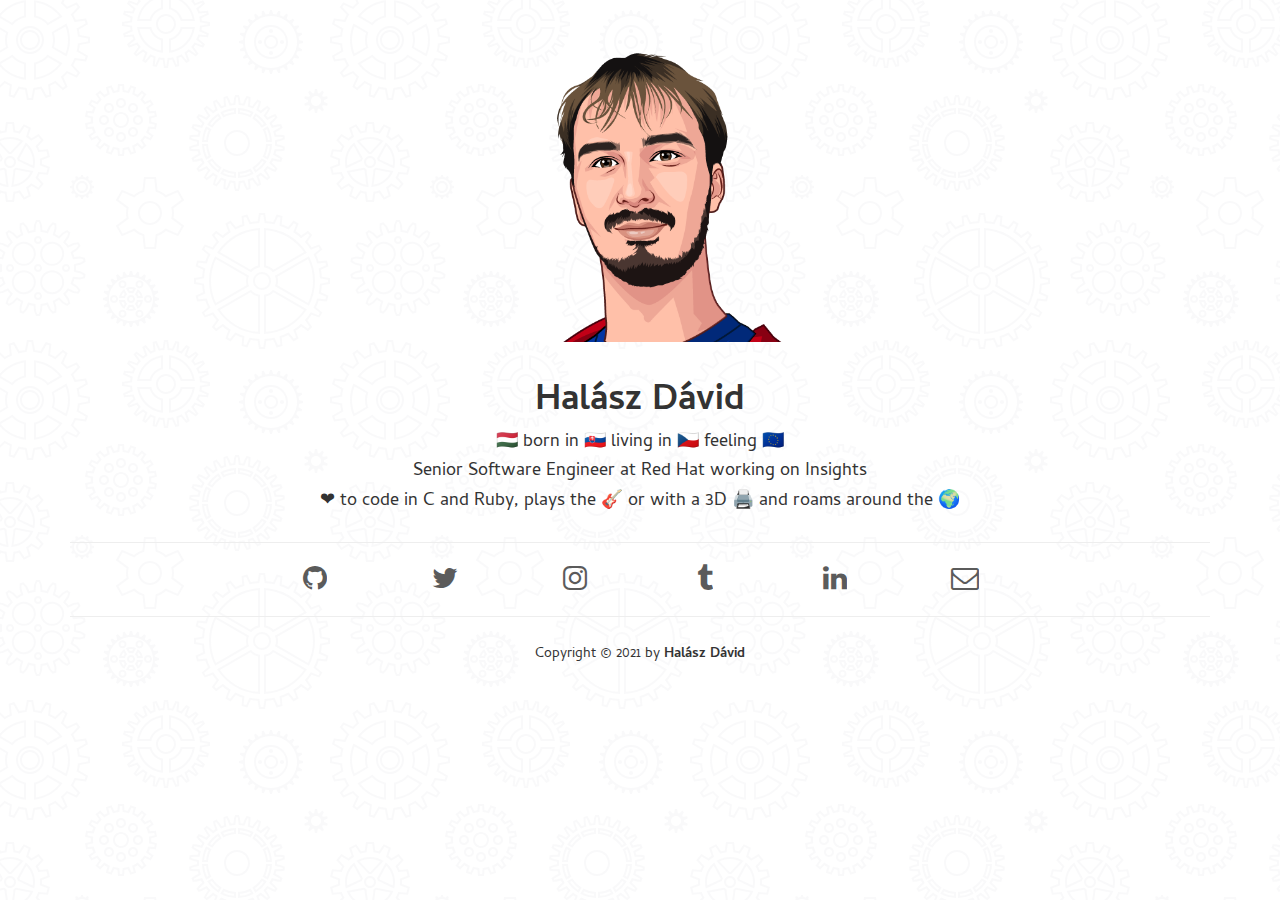
==== index.html @ 7a2d4b83 "Updated job" ====
<!DOCTYPE html>
<html>
  <head>
    <meta charset="utf-8">
    <meta name="viewport" content="width=device-width initial-scale=1" />
    <meta http-equiv="X-UA-Compatible" content="IE=edge">
    <title>Halász Dávid</title>
    <link rel="canonical" href="//www.skateman.eu">
    <link rel="stylesheet" href="//maxcdn.bootstrapcdn.com/bootstrap/3.3.4/css/bootstrap.min.css">
    <link href="//fonts.googleapis.com/css?family=Cambay:400,700&subset=latin,latin-ext" rel="stylesheet" type="text/css">
    <link href="//maxcdn.bootstrapcdn.com/font-awesome/4.7.0/css/font-awesome.min.css" rel="stylesheet">
    <link href="//afeld.github.io/emoji-css/emoji.css" rel="stylesheet">
    <link href="/style.css" rel="stylesheet">
    <link rel="shortcut icon" type="image/x-icon" href="/favicon.ico">
  </head>
  <body>
    <header class="text-center">
      <img id="me" src="/me-draw.png" alt="Dávid Halász" alt="If you can read this, you can read!" />
      <h1 title="['hɒlaːs 'daːvid]">Halász Dávid</h1>
      <h4 class="twemoji">
        <a title="Hungarian" href="//en.wikipedia.org/wiki/Hungarians_in_Slovakia" target="_blank">🇭🇺</a> born in <a title="Slovakia" href="//en.wikipedia.org/wiki/Slovakia" target="_blank">🇸🇰</a> living in <a title="Czech Republic" href="//en.wikipedia.org/wiki/Czech_Republic" target="_blank">🇨🇿</a> feeling <a title="European" href="//en.wikipedia.org/wiki/Pan-European_identity" target="_blank">🇪🇺</a>
      </h4>
      <h4>Senior Software Engineer at <a href="//redhat.com" target="_blank">Red Hat</a> working on <a href="//www.redhat.com/en/technologies/management/insights" target="_blank">Insights</a></h4>
      <h4 class="twemoji"><span title="Loves">❤</span> to code in C and <a href="//www.ruby-lang.org/" target="_blank">Ruby</a>, plays the <span title="Guitar">🎸</span> or with a <span title="3D printer">3D 🖨️</span> and roams around the <span title="World">🌍</span></h4>
    </header>
    <div class="container">
      <hr/>
      <div class="row">
        <div class="col-md-8 col-md-offset-2">
          <section id="contact">
            <div class="row text-center" id="social">
              <div class="col-xs-2">
                <a target="_blank" title="GitHub" href="//github.com/skateman" title="website"><i class="fa fa-github fa-2x"></i></a>
              </div>
              <div class="col-xs-2">
                <a target="_blank" title="Twitter" href="//twitter.com/halaszdavid" title="twitter"><i class="fa fa-twitter fa-2x"></i></a>
              </div>
              <div class="col-xs-2">
                <a target="_blank" title="Twitter" href="//instagram.com/infillpercentage" title="instagram"><i class="fa fa-instagram fa-2x"></i></a>
              </div>
              <div class="col-xs-2">
                <a target="_blank" title="Tumblr" href="//skateman.tumblr.com" title="tumblr"><i class="fa fa-tumblr fa-2x"></i></a>
              </div>
              <div class="col-xs-2">
                <a target="_blank" title="LinkedIn" href="//www.linkedin.com/in/skateman" title="linkedin"><i class="fa fa-linkedin fa-2x"></i></a>
              </div>
              <div class="col-xs-2">
                <a title="E-mail" href="(╯°□°）╯︵ ┻━┻" id="e-mail" title="e-mail"><i class="fa fa-envelope-o fa-2x"></i></a>
              </div>
            </div>
          </section>
        </div>
      </div>
      <hr/>
    </div>
    <footer>
      <p class="text-center"></p>
      <p class="text-center">Copyright &copy; 2021 by <strong>Halász Dávid</strong></p>
    </footer>
    <!--[if lt IE 9]>
      <script src="//oss.maxcdn.com/respond/1.4.2/respond.min.js"></script>
    <![endif]-->
    <script src="https://cdn.polyfill.io/v2/polyfill.min.js"></script>
    <script src="//twemoji.maxcdn.com/2/twemoji.min.js?11"></script>
    <script src="app.js"></script>
  </body>
</html>
---- style.css ----
body {
  font-family: 'Cambay', sans-serif !important;
  background-color: #ffffff;
  background-image: url("data:image/svg+xml,%3Csvg width='360' height='360' viewBox='0 0 360 360' xmlns='http://www.w3.org/2000/svg'%3E%3Cg fill='%239C92AC' fill-opacity='0.06' fill-rule='evenodd'%3E%3Cpath d='M0 52.702l8.38-4.838C7.486 45.41 7 42.762 7 40c0-2.762.487-5.41 1.38-7.864L0 27.298v25.404zm0-39.16C6.5 6.176 15.673 1.222 26 .198v17.15c-5.433.95-10.21 3.81-13.616 7.863L0 18.06v-4.518zm0 52.916c6.5 7.366 15.673 12.32 26 13.344v-17.15c-5.433-.95-10.21-3.81-13.616-7.863L0 61.94v4.518zm34 13.344c11.713-1.162 21.94-7.378 28.47-16.437L47.616 54.79C44.21 58.84 39.433 61.7 34 62.652v17.15zm32.476-23.36C68.74 51.424 70 45.86 70 40c0-5.86-1.26-11.425-3.524-16.44L51.62 32.135C52.514 34.59 53 37.238 53 40c0 2.762-.487 5.41-1.38 7.864l14.856 8.577zM62.47 16.634C55.94 7.575 45.713 1.36 34 .198v17.15c5.433.95 10.21 3.81 13.616 7.863l14.854-8.575zM0 50.392l5.976-3.45C5.34 44.738 5 42.41 5 40c0-2.41.34-4.738.976-6.942L0 29.608v20.784zm.503-34.35C6.275 8.942 14.56 3.97 24 2.472v13.253c-4.656 1.147-8.8 3.598-12.018 6.944L.502 16.04zm0 47.916C6.275 71.058 14.56 76.03 24 77.528V64.276c-4.656-1.147-8.8-3.598-12.018-6.944L.502 63.96zM36 77.528c9.44-1.497 17.725-6.47 23.497-13.57l-11.48-6.627C44.8 60.678 40.658 63.13 36 64.276V77.53zm29.505-23.957C67.117 49.357 68 44.78 68 40c0-4.78-.883-9.356-2.495-13.57l-11.48 6.628C54.658 35.262 55 37.59 55 40c0 2.41-.34 4.738-.976 6.942l11.48 6.63zm-6.008-37.528C53.725 8.942 45.44 3.97 36 2.472v13.253c4.656 1.147 8.8 3.598 12.018 6.944l11.48-6.628zM0 85.016l4.624-4.265c2.316 1.447 4.764 2.7 7.323 3.74l-1.2 10.24 2.66.864 5.05-8.99c2.627.648 5.34 1.08 8.12 1.276L28.6 98h2.8l2.024-10.12c2.78-.196 5.492-.628 8.12-1.277l5.048 8.99 2.662-.864-1.2-10.24c2.558-1.04 5.006-2.293 7.322-3.74l7.583 6.996 2.264-1.646-4.31-9.378c2.096-1.768 4.04-3.712 5.808-5.81l9.378 4.312 1.646-2.265-6.995-7.584c1.447-2.316 2.7-4.764 3.74-7.323l10.24 1.2.864-2.66-8.99-5.05c.648-2.627 1.08-5.34 1.276-8.12L88 41.4v-2.8l-10.12-2.024c-.196-2.78-.628-5.492-1.277-8.12l8.99-5.048-.864-2.662-10.24 1.2c-1.04-2.558-2.293-5.006-3.74-7.322l6.996-7.583L76.1 4.777l-9.378 4.31c-1.768-2.096-3.712-4.04-5.81-5.808L62.42 0H0v85.016zm0 2.67l4.84-4.467c1.607.935 3.27 1.785 4.983 2.542L8.606 96.136l5.706 1.854 5.115-9.11c1.806.39 3.65.68 5.523.868L27 100h6l2.05-10.252c1.874-.188 3.717-.48 5.523-.868l5.115 9.11 5.706-1.854-1.217-10.374c1.713-.757 3.376-1.607 4.982-2.543l7.68 7.084 4.854-3.526-4.368-9.503c1.388-1.242 2.707-2.56 3.95-3.95l9.502 4.37 3.526-4.855-7.085-7.68c.935-1.607 1.785-3.27 2.542-4.983l10.374 1.217 1.854-5.706-9.11-5.115c.39-1.806.68-3.65.868-5.523L90 43v-6l-10.252-2.05c-.188-1.874-.48-3.717-.868-5.523l9.11-5.115-1.854-5.706-10.374 1.217c-.757-1.713-1.607-3.376-2.543-4.982l7.084-7.68-3.526-4.854-9.503 4.368c-1.242-1.388-2.56-2.707-3.95-3.95L64.58 0H0v87.685zM30 54c7.732 0 14-6.268 14-14s-6.268-14-14-14-14 6.268-14 14 6.268 14 14 14zm0-2c6.627 0 12-5.373 12-12s-5.373-12-12-12-12 5.373-12 12 5.373 12 12 12zm0-2c5.523 0 10-4.477 10-10s-4.477-10-10-10-10 4.477-10 10 4.477 10 10 10zm0-2c4.418 0 8-3.582 8-8s-3.582-8-8-8-8 3.582-8 8 3.582 8 8 8zM122.67 92.05l-.503-6.05h-2.334l-.504 6.05c-2.185.128-4.3.506-6.323 1.107l-2.54-5.506-2.192.8 1.594 5.85c-1.983.86-3.845 1.94-5.557 3.214l-4.274-4.31-1.788 1.5 3.502 4.96c-1.555 1.47-2.94 3.12-4.127 4.913l-5.49-2.587-1.165 2.02 4.982 3.458c-.95 1.898-1.693 3.92-2.196 6.032l-6.04-.553-.404 2.298 5.868 1.546c-.12 1.054-.182 2.125-.182 3.21s.062 2.156.182 3.21l-5.868 1.545.405 2.298 6.038-.553c.503 2.113 1.245 4.134 2.196 6.032l-4.982 3.458 1.166 2.02 5.49-2.587c1.185 1.793 2.57 3.442 4.126 4.914l-3.502 4.96 1.787 1.498 4.273-4.31c1.712 1.274 3.574 2.356 5.556 3.215l-1.595 5.85 2.193.8 2.54-5.507c2.02.6 4.137.98 6.32 1.108l.505 6.05h2.334l.504-6.05c2.185-.128 4.3-.506 6.323-1.107l2.54 5.506 2.192-.8-1.594-5.85c1.983-.86 3.845-1.94 5.557-3.214l4.274 4.31 1.788-1.5-3.502-4.96c1.555-1.47 2.94-3.12 4.127-4.913l5.49 2.587 1.165-2.02-4.982-3.458c.95-1.898 1.693-3.92 2.196-6.032l6.04.553.404-2.298-5.868-1.546c.12-1.054.182-2.125.182-3.21s-.062-2.156-.182-3.21l5.868-1.545-.405-2.298-6.038.553c-.503-2.113-1.245-4.134-2.196-6.032l4.982-3.458-1.166-2.02-5.49 2.587c-1.185-1.793-2.57-3.442-4.126-4.914l3.502-4.96-1.787-1.498-4.273 4.31c-1.712-1.274-3.574-2.356-5.556-3.215l1.595-5.85-2.193-.8-2.54 5.507c-2.02-.6-4.137-.98-6.32-1.108zm-15.198 1.122c-1.02.508-2.004 1.072-2.953 1.687l-4.347-4.378-4.626 3.88 3.532 5.007c-.79.828-1.534 1.7-2.225 2.614l-5.522-2.6-3.02 5.23 4.974 3.457c-.46 1.055-.86 2.14-1.2 3.253l-6.016-.548-1.047 5.947 5.833 1.54c-.033.576-.05 1.155-.05 1.738s.017 1.162.05 1.737l-5.833 1.54 1.048 5.948 6.018-.548c.338 1.112.74 2.198 1.2 3.252l-4.975 3.455 3.02 5.23 5.522-2.6c.69.914 1.434 1.787 2.224 2.616l-3.533 5.007 4.626 3.88 4.346-4.376c.948.616 1.933 1.18 2.952 1.688l-1.622 5.968 5.675 2.066 2.606-5.642c1.09.252 2.2.445 3.33.576l.52 6.204h6.04l.52-6.204c1.13-.13 2.24-.324 3.33-.576l2.605 5.642 5.675-2.066-1.622-5.968c1.02-.508 2.004-1.072 2.953-1.687l4.347 4.378 4.626-3.88-3.532-5.007c.79-.828 1.534-1.7 2.225-2.614l5.522 2.6 3.02-5.23-4.974-3.457c.46-1.055.86-2.14 1.2-3.253l6.016.548 1.047-5.947-5.833-1.54c.033-.576.05-1.155.05-1.738s-.017-1.162-.05-1.737l5.833-1.54-1.048-5.948-6.018.548c-.338-1.112-.74-2.198-1.2-3.252l4.975-3.455-3.02-5.23-5.522 2.6c-.69-.914-1.434-1.787-2.224-2.616l3.533-5.007-4.626-3.88-4.346 4.376c-.948-.616-1.933-1.18-2.952-1.688l1.622-5.968-5.675-2.066-2.606 5.642c-1.09-.252-2.2-.445-3.33-.576L124.02 84h-6.04l-.52 6.204c-1.13.13-2.24.324-3.33.576l-2.605-5.642-5.675 2.066 1.622 5.968zM121 128c4.418 0 8-3.582 8-8s-3.582-8-8-8-8 3.582-8 8 3.582 8 8 8zm0-2c3.314 0 6-2.686 6-6s-2.686-6-6-6-6 2.686-6 6 2.686 6 6 6zm0-18c2.76 0 5-2.24 5-5s-2.24-5-5-5-5 2.24-5 5 2.24 5 5 5zm8.485 3.515c1.953 1.952 5.12 1.952 7.07 0 1.954-1.953 1.954-5.12 0-7.07-1.95-1.954-5.117-1.954-7.07 0-1.952 1.95-1.952 5.117 0 7.07zM133 120c0 2.76 2.24 5 5 5s5-2.24 5-5-2.24-5-5-5-5 2.24-5 5zm-3.515 8.485c-1.952 1.953-1.952 5.12 0 7.07 1.953 1.954 5.12 1.954 7.07 0 1.954-1.95 1.954-5.117 0-7.07-1.95-1.952-5.117-1.952-7.07 0zM121 132c-2.76 0-5 2.24-5 5s2.24 5 5 5 5-2.24 5-5-2.24-5-5-5zm-8.485-3.515c-1.953-1.952-5.12-1.952-7.07 0-1.954 1.953-1.954 5.12 0 7.07 1.95 1.954 5.117 1.954 7.07 0 1.952-1.95 1.952-5.117 0-7.07zM109 120c0-2.76-2.24-5-5-5s-5 2.24-5 5 2.24 5 5 5 5-2.24 5-5zm3.515-8.485c1.952-1.953 1.952-5.12 0-7.07-1.953-1.954-5.12-1.954-7.07 0-1.954 1.95-1.954 5.117 0 7.07 1.95 1.952 5.117 1.952 7.07 0zM121 106c1.657 0 3-1.343 3-3s-1.343-3-3-3-3 1.343-3 3 1.343 3 3 3zm9.9 4.1c1.17 1.172 3.07 1.172 4.242 0 1.172-1.17 1.172-3.07 0-4.242-1.17-1.172-3.07-1.172-4.243 0-1.172 1.17-1.172 3.07 0 4.243zm4.1 9.9c0 1.657 1.343 3 3 3s3-1.343 3-3-1.343-3-3-3-3 1.343-3 3zm-4.1 9.9c-1.172 1.17-1.172 3.07 0 4.242 1.17 1.172 3.07 1.172 4.242 0 1.172-1.17 1.172-3.07 0-4.243-1.17-1.172-3.07-1.172-4.243 0zM121 134c-1.657 0-3 1.343-3 3s1.343 3 3 3 3-1.343 3-3-1.343-3-3-3zm-9.9-4.1c-1.17-1.172-3.07-1.172-4.242 0-1.172 1.17-1.172 3.07 0 4.242 1.17 1.172 3.07 1.172 4.243 0 1.172-1.17 1.172-3.07 0-4.243zM107 120c0-1.657-1.343-3-3-3s-3 1.343-3 3 1.343 3 3 3 3-1.343 3-3zm4.1-9.9c1.172-1.17 1.172-3.07 0-4.242-1.17-1.172-3.07-1.172-4.242 0-1.172 1.17-1.172 3.07 0 4.243 1.17 1.172 3.07 1.172 4.243 0zM218.64 113.197c-4.648 2.87-8.574 6.795-11.443 11.442l5.2 3c2.338-3.738 5.505-6.905 9.244-9.243l-3-5.2zm1.73-1c4.672-2.53 9.984-4.025 15.63-4.183v6.003c-4.554.154-8.84 1.358-12.628 3.378l-3.002-5.2zm-14.174 14.173c-2.528 4.672-4.024 9.984-4.182 15.63h6.003c.154-4.554 1.358-8.84 3.378-12.628l-5.2-3.002zM202.014 144c.158 5.646 1.654 10.958 4.182 15.63l5.2-3.002c-2.02-3.787-3.225-8.074-3.38-12.628h-6.002zm5.183 17.36c2.87 4.648 6.795 8.574 11.442 11.443l3-5.2c-3.738-2.338-6.905-5.505-9.243-9.244l-5.2 3zm13.173 12.444c4.672 2.528 9.984 4.024 15.63 4.182v-6.003c-4.554-.154-8.84-1.358-12.628-3.378l-3.002 5.2zm17.63 4.182c5.646-.158 10.958-1.654 15.63-4.182l-3.002-5.2c-3.787 2.02-8.074 3.225-12.628 3.38v6.002zm17.36-5.183c4.648-2.87 8.574-6.795 11.443-11.442l-5.2-3c-2.338 3.738-5.505 6.905-9.244 9.243l3 5.2zm12.444-13.173c2.528-4.672 4.024-9.984 4.182-15.63h-6.003c-.154 4.554-1.358 8.84-3.378 12.628l5.2 3.002zm4.182-17.63c-.158-5.646-1.654-10.958-4.182-15.63l-5.2 3.002c2.02 3.787 3.225 8.074 3.38 12.628h6.002zm-5.183-17.36c-2.87-4.648-6.795-8.574-11.442-11.443l-3 5.2c3.738 2.338 6.905 5.505 9.243 9.244l5.2-3zM238 108.013c5.646.158 10.958 1.654 15.63 4.182l-3.002 5.2c-3.787-2.02-8.074-3.225-12.628-3.38v-6.002zm-20.03 8.023c-3.074 2.173-5.76 4.86-7.933 7.932l1.74 1.003c1.987-2.775 4.42-5.21 7.196-7.196l-1.004-1.74zm5.192-3.004c3.348-1.55 6.998-2.552 10.838-2.898v2.008c-3.477.334-6.787 1.243-9.833 2.63l-1.005-1.74zm-16.13 16.13c-1.548 3.347-2.55 6.997-2.897 10.837h2.008c.334-3.477 1.243-6.787 2.63-9.833l-1.74-1.005zM204.136 146c.346 3.84 1.35 7.49 2.898 10.838l1.74-1.005c-1.387-3.046-2.296-6.356-2.63-9.833h-2.008zm5.902 16.03c2.173 3.074 4.86 5.76 7.932 7.933l1.003-1.74c-2.775-1.987-5.21-4.42-7.196-7.196l-1.74 1.004zm13.125 10.937c3.348 1.55 6.998 2.552 10.838 2.898v-2.008c-3.477-.334-6.787-1.243-9.833-2.63l-1.005 1.74zM240 175.865c3.84-.346 7.49-1.35 10.838-2.898l-1.005-1.74c-3.046 1.387-6.356 2.296-9.833 2.63v2.008zm16.03-5.902c3.074-2.173 5.76-4.86 7.933-7.932l-1.74-1.003c-1.987 2.775-4.42 5.21-7.196 7.196l1.004 1.74zm10.937-13.125c1.55-3.348 2.552-6.998 2.898-10.838h-2.008c-.334 3.477-1.243 6.787-2.63 9.833l1.74 1.005zM269.865 140c-.346-3.84-1.35-7.49-2.898-10.838l-1.74 1.005c1.387 3.046 2.296 6.356 2.63 9.833h2.008zm-5.902-16.03c-2.173-3.074-4.86-5.76-7.932-7.933l-1.003 1.74c2.775 1.987 5.21 4.42 7.196 7.196l1.74-1.004zm-13.125-10.937c-3.348-1.55-6.998-2.552-10.838-2.898v2.008c3.477.334 6.787 1.243 9.833 2.63l1.005-1.74zm-10.32-9.88L240 99l-1-4h-4l-1 4-.52 4.153c-.872.076-1.737.18-2.593.31l-1.51-3.91-1.94-3.638-3.88.968-.003 4.123.5 4.136c-.83.283-1.645.592-2.448.927l-2.414-3.433-2.76-3.063-3.533 1.878.994 4 1.483 3.89c-.733.472-1.45.968-2.15 1.485l-3.187-2.758-3.42-2.305-2.972 2.677 1.933 3.642 2.378 3.41c-.61.643-1.197 1.306-1.763 1.988l-3.678-1.945-3.85-1.475-2.294 3.276 2.703 3.114 3.12 2.82c-.43.757-.837 1.53-1.217 2.315l-4.043-.998-4.092-.5-1.434 3.734 3.377 2.367 3.697 1.977c-.234.836-.443 1.683-.623 2.54l-4.173.01-4.092.504-.488 3.97 3.85 1.48 4.064 1.024c-.013.434-.02.87-.02 1.306 0 .437.007.872.02 1.306l-4.064 1.023-3.85 1.48.49 3.97 4.09.504 4.175.01c.18.856.39 1.703.624 2.54l-3.697 1.975-3.376 2.366 1.435 3.735 4.092-.5 4.042-.997c.38.786.785 1.558 1.215 2.314l-3.12 2.82-2.702 3.115 2.294 3.276 3.85-1.475 3.678-1.945c.566.682 1.154 1.345 1.763 1.988l-2.377 3.41-1.932 3.642 2.972 2.677 3.42-2.304 3.187-2.757c.7.517 1.417 1.013 2.15 1.485l-1.483 3.89-.995 4 3.53 1.878 2.762-3.063 2.414-3.432c.803.336 1.62.645 2.447.928l-.5 4.136.004 4.123 3.88.968 1.94-3.64 1.51-3.91c.856.132 1.72.236 2.594.312L234 187l1 4h4l1-4 .52-4.153c.872-.076 1.737-.18 2.593-.31l1.51 3.91 1.94 3.638 3.88-.968.003-4.123-.5-4.136c.83-.283 1.645-.592 2.448-.927l2.414 3.433 2.76 3.063 3.533-1.878-.994-4-1.483-3.89c.733-.472 1.45-.968 2.15-1.485l3.187 2.758 3.42 2.305 2.972-2.677-1.933-3.642-2.378-3.41c.61-.643 1.197-1.306 1.763-1.988l3.678 1.945 3.85 1.475 2.294-3.276-2.703-3.114-3.12-2.82c.43-.757.837-1.53 1.217-2.315l4.043.998 4.092.5 1.434-3.734-3.377-2.367-3.697-1.977c.234-.836.443-1.683.623-2.54l4.173-.01 4.092-.504.488-3.97-3.85-1.48-4.064-1.024c.013-.434.02-.87.02-1.306 0-.437-.007-.872-.02-1.306l4.064-1.023 3.85-1.48-.49-3.97-4.09-.504-4.175-.01c-.18-.856-.39-1.703-.624-2.54l3.697-1.975 3.376-2.366-1.435-3.735-4.092.5-4.042.997c-.38-.786-.785-1.558-1.215-2.314l3.12-2.82 2.702-3.115-2.294-3.276-3.85 1.475-3.678 1.945c-.566-.682-1.154-1.345-1.763-1.988l2.377-3.41 1.932-3.642-2.972-2.677-3.42 2.304-3.187 2.757c-.7-.517-1.417-1.013-2.15-1.485l1.483-3.89.995-4-3.53-1.878-2.762 3.063-2.414 3.432c-.803-.336-1.62-.645-2.447-.928l.5-4.136-.004-4.123-3.88-.968-1.94 3.64-1.51 3.91c-.856-.132-1.72-.236-2.594-.312zm-14.3 3.398c-1.825.54-3.594 1.213-5.294 2.008l-3.503-4.98-1.38-1.53-.882.468.497 2 2.163 5.674c-1.634.957-3.19 2.033-4.656 3.216l-4.614-3.994-1.71-1.15-.743.668.966 1.82 3.473 4.982c-1.367 1.328-2.635 2.757-3.79 4.277l-5.37-2.84-1.924-.738-.575.82 1.352 1.556 4.52 4.088c-.996 1.595-1.877 3.27-2.632 5.012l-5.893-1.455-2.046-.25-.36.933 1.69 1.184 5.366 2.868c-.582 1.78-1.035 3.615-1.35 5.5l-6.08.012-2.045.252-.122.993 1.924.74 5.904 1.486c-.07.935-.104 1.878-.104 2.83 0 .952.035 1.895.104 2.83l-5.905 1.485-1.925.74.122.993 2.046.252 6.08.013c.314 1.884.767 3.72 1.35 5.5l-5.368 2.867-1.688 1.184.36.933 2.045-.25 5.893-1.455c.755 1.742 1.636 3.417 2.632 5.012l-4.52 4.088-1.352 1.557.574.818 1.924-.737 5.368-2.84c1.156 1.52 2.424 2.95 3.79 4.278l-3.47 4.98-.967 1.822.743.67 1.71-1.152 4.614-3.994c1.466 1.183 3.022 2.26 4.656 3.216l-2.163 5.673-.497 2 .882.47 1.38-1.53 3.504-4.98c1.7.794 3.47 1.467 5.295 2.006l-.728 6.028v2.06l.972.243.97-1.82 2.192-5.675c1.83.36 3.706.588 5.62.675L236 187l.5 2h1l.5-2 .755-6.04c1.913-.087 3.79-.315 5.62-.675l2.192 5.676.97 1.82.97-.24v-2.062l-.726-6.03c1.827-.538 3.596-1.21 5.296-2.006l3.503 4.98 1.38 1.53.882-.468-.497-2-2.163-5.674c1.634-.957 3.19-2.033 4.656-3.216l4.614 3.994 1.71 1.15.743-.668-.966-1.82-3.473-4.982c1.367-1.328 2.635-2.757 3.79-4.277l5.37 2.84 1.924.738.575-.82-1.352-1.556-4.52-4.088c.996-1.595 1.877-3.27 2.632-5.012l5.893 1.455 2.046.25.36-.933-1.69-1.184-5.366-2.868c.582-1.78 1.035-3.615 1.35-5.5l6.08-.012 2.045-.252.122-.993-1.924-.74-5.904-1.486c.07-.935.104-1.878.104-2.83 0-.952-.035-1.895-.104-2.83l5.905-1.485 1.925-.74-.122-.993-2.046-.252-6.08-.013c-.314-1.884-.767-3.72-1.35-5.5l5.368-2.867 1.688-1.184-.36-.933-2.045.25-5.893 1.455c-.755-1.742-1.636-3.417-2.632-5.012l4.52-4.088 1.352-1.557-.574-.818-1.924.737-5.368 2.84c-1.156-1.52-2.424-2.95-3.79-4.278l3.47-4.98.967-1.822-.743-.67-1.71 1.152-4.614 3.994c-1.466-1.183-3.022-2.26-4.656-3.216l2.163-5.673.497-2-.882-.47-1.38 1.53-3.504 4.98c-1.7-.794-3.47-1.467-5.295-2.006l.728-6.028v-2.06l-.972-.243-.97 1.82-2.192 5.675c-1.83-.36-3.706-.588-5.62-.675L238 99l-.5-2h-1l-.5 2-.755 6.04c-1.913.087-3.79.315-5.62.675l-2.192-5.676-.97-1.82-.97.24v2.062l.726 6.03zM237 156c7.18 0 13-5.82 13-13s-5.82-13-13-13-13 5.82-13 13 5.82 13 13 13zm0-2c6.075 0 11-4.925 11-11s-4.925-11-11-11-11 4.925-11 11 4.925 11 11 11zM137.153 27c1.4 13.62 12.227 24.447 25.847 25.847V38.7c-5.877-1.193-10.507-5.823-11.7-11.7h-14.147zm12.563-27c-6.896 4.688-11.665 12.27-12.563 21H151.3c1.193-5.877 5.823-10.507 11.7-11.7V0h-13.284zM169 52.847c13.62-1.4 24.447-12.227 25.847-25.847H180.7c-1.193 5.877-5.823 10.507-11.7 11.7v14.147zM182.284 0c6.896 4.688 11.665 12.27 12.563 21H180.7c-1.193-5.877-5.823-10.507-11.7-11.7V0h13.284zm-42.822 29c2.04 10.903 10.635 19.497 21.538 21.538V40.253c-5.368-1.65-9.603-5.885-11.253-11.253h-10.285zm14.156-29c-7.263 3.755-12.604 10.71-14.156 19h10.285c1.65-5.368 5.885-9.603 11.253-11.253V0h-7.382zM171 50.538c10.903-2.04 19.497-10.635 21.538-21.538h-10.285c-1.65 5.368-5.885 9.603-11.253 11.253v10.285zM178.382 0c7.263 3.755 12.604 10.71 14.156 19h-10.285c-1.65-5.368-5.885-9.603-11.253-11.253V0h7.382zm-40.84 0l.737 1.03c-.574.69-1.123 1.405-1.644 2.138l-7.74-2.9-2 3.464 6.376 5.25c-.374.816-.72 1.648-1.034 2.495l-8.22-.797-1.036 3.864 7.522 3.422c-.15.88-.266 1.773-.35 2.675L122 22v4l8.155 1.36c.083.9.2 1.793.35 2.674l-7.523 3.422 1.035 3.864 8.22-.797c.315.847.66 1.68 1.035 2.495l-6.377 5.25 2 3.464 7.74-2.9c.522.733 1.07 1.447 1.644 2.138l-4.807 6.728 2.83 2.83 6.727-4.807c.69.574 1.405 1.123 2.138 1.644l-2.9 7.74 3.464 2 5.25-6.376c.816.374 1.648.72 2.495 1.034l-.797 8.22 3.864 1.036 3.422-7.522c.88.15 1.773.266 2.675.35L164 68h4l1.36-8.155c.9-.083 1.793-.2 2.674-.35l3.422 7.523 3.864-1.035-.797-8.22c.847-.315 1.68-.66 2.495-1.035l5.25 6.377 3.464-2-2.9-7.74c.733-.522 1.447-1.07 2.138-1.644l6.728 4.807 2.83-2.83-4.807-6.727c.574-.69 1.123-1.405 1.644-2.138l7.74 2.9 2-3.464-6.376-5.25c.374-.816.72-1.648 1.034-2.495l8.22.797 1.036-3.864-7.522-3.422c.15-.88.266-1.773.35-2.675L210 26v-4l-8.155-1.36c-.083-.9-.2-1.793-.35-2.674l7.523-3.422-1.035-3.864-8.22.797c-.315-.847-.66-1.68-1.035-2.495l6.377-5.25-2-3.464-7.74 2.9c-.522-.733-1.07-1.447-1.644-2.138l.737-1.03h-56.914zm2.426 0l.836 1.17c-1.242 1.37-2.373 2.84-3.38 4.4l-7.63-2.86-.334.58 6.288 5.175c-.842 1.637-1.555 3.35-2.126 5.128l-8.105-.785-.172.644 7.414 3.372c-.385 1.786-.63 3.624-.72 5.503l-8.04 1.34v.666l8.04 1.34c.09 1.88.335 3.717.72 5.503l-7.415 3.372.172.644 8.105-.785c.57 1.777 1.284 3.49 2.126 5.128l-6.288 5.176.334.58 7.63-2.86c1.007 1.56 2.138 3.03 3.38 4.4l-4.738 6.633.47.47 6.635-4.737c1.37 1.242 2.84 2.373 4.4 3.38l-2.86 7.63.58.334 5.175-6.288c1.637.842 3.35 1.555 5.128 2.126l-.785 8.105.644.172 3.372-7.414c1.786.385 3.624.63 5.503.72l1.34 8.04h.666l1.34-8.04c1.88-.09 3.717-.335 5.503-.72l3.372 7.415.644-.172-.785-8.105c1.777-.57 3.49-1.284 5.128-2.126l5.176 6.288.58-.334-2.86-7.63c1.56-1.007 3.03-2.138 4.4-3.38l6.633 4.738.47-.47-4.737-6.635c1.242-1.37 2.373-2.84 3.38-4.4l7.63 2.86.334-.58-6.288-5.175c.842-1.637 1.555-3.35 2.126-5.128l8.105.785.172-.644-7.414-3.372c.385-1.786.63-3.624.72-5.503l8.04-1.34v-.666l-8.04-1.34c-.09-1.88-.335-3.717-.72-5.503l7.415-3.372-.172-.644-8.105.785c-.57-1.777-1.284-3.49-2.126-5.128l6.288-5.176-.334-.58-7.63 2.86c-1.007-1.56-2.138-3.03-3.38-4.4l.836-1.17h-52.064zM166 34c5.523 0 10-4.477 10-10s-4.477-10-10-10-10 4.477-10 10 4.477 10 10 10zm0-2c4.418 0 8-3.582 8-8s-3.582-8-8-8-8 3.582-8 8 3.582 8 8 8zM126.49 208.15c-.32 1.566-.49 3.19-.49 4.85 0 1.66.17 3.284.49 4.85l-10.667 7.954 6 10.392 12.227-5.263c2.412 2.147 5.26 3.815 8.396 4.854L144 249h12l1.554-13.213c3.136-1.04 5.984-2.707 8.396-4.854l12.227 5.263 6-10.392-10.667-7.954c.32-1.566.49-3.19.49-4.85 0-1.66-.17-3.284-.49-4.85l10.667-7.954-6-10.392-12.227 5.263c-2.412-2.147-5.26-3.815-8.396-4.854L156 177h-12l-1.554 13.213c-3.136 1.04-5.984 2.707-8.396 4.854l-12.227-5.263-6 10.392 10.667 7.954zm29.246-16.395l-1.5-12.755h-8.47l-1.502 12.755c-3.755 1.012-7.113 2.992-9.79 5.658l-11.8-5.08-4.237 7.335 10.297 7.677c-.48 1.805-.734 3.7-.734 5.655s.255 3.85.734 5.655l-10.297 7.677 4.236 7.336 11.802-5.08c2.676 2.665 6.034 4.645 9.79 5.657l1.5 12.755h8.47l1.5-12.755c3.756-1.012 7.114-2.992 9.79-5.658l11.802 5.08 4.236-7.335-10.297-7.677c.48-1.805.734-3.7.734-5.655s-.255-3.85-.734-5.655l10.297-7.677-4.236-7.336-11.802 5.08c-2.676-2.665-6.034-4.645-9.79-5.657zM150 225c6.627 0 12-5.373 12-12s-5.373-12-12-12-12 5.373-12 12 5.373 12 12 12zm0-2c5.523 0 10-4.477 10-10s-4.477-10-10-10-10 4.477-10 10 4.477 10 10 10zM136.115 288.14c-1.552-.73-3.286-1.14-5.115-1.14-1.83 0-3.563.41-5.115 1.14l3.013 5.218c.654-.244 1.362-.377 2.102-.377.74 0 1.448.134 2.102.378l3.013-5.217zm1.73 1.003c2.86 1.99 4.81 5.19 5.114 8.857h-6.024c-.243-1.458-1.01-2.738-2.102-3.64l3.012-5.217zm-13.69 0c-2.86 1.99-4.81 5.19-5.114 8.857h6.024c.243-1.458 1.01-2.738 2.102-3.64l-3.012-5.217zM119.04 300c.304 3.668 2.256 6.868 5.114 8.857l3.012-5.217c-1.09-.902-1.86-2.182-2.102-3.64h-6.023zm6.845 9.86c1.552.73 3.286 1.14 5.115 1.14 1.83 0 3.563-.41 5.115-1.14l-3.013-5.218c-.654.244-1.362.377-2.102.377-.74 0-1.448-.134-2.102-.378l-3.013 5.217zm11.96-1.003c2.86-1.99 4.81-5.19 5.114-8.857h-6.024c-.243 1.458-1.01 2.738-2.102 3.64l3.012 5.217zm-4.672-19.62c-.7-.155-1.427-.237-2.173-.237s-1.473.082-2.173.237l1.052 1.822c.365-.052.74-.08 1.12-.08.38 0 .755.028 1.12.08l1.053-1.823zm5.195 3.002c.98 1.065 1.73 2.345 2.174 3.76h-2.103c-.284-.702-.664-1.354-1.123-1.94l1.05-1.82zm-14.736 0c-.98 1.065-1.73 2.345-2.174 3.76h2.103c.284-.702.664-1.354 1.123-1.94l-1.05-1.82zm-2.174 9.76c.444 1.415 1.195 2.695 2.174 3.76l1.05-1.82c-.458-.586-.838-1.238-1.12-1.94h-2.104zm7.37 6.763c.7.155 1.426.237 2.172.237.746 0 1.473-.082 2.173-.237l-1.052-1.822c-.365.052-.74.08-1.12.08-.38 0-.755-.028-1.12-.08l-1.053 1.823zm9.54-3.002c.98-1.065 1.73-2.345 2.174-3.76h-2.103c-.284.702-.664 1.354-1.123 1.94l1.05 1.82zm15.164-15.043c-.224-.61-.472-1.207-.743-1.792l2.96-3.06-1-1.73-4.134 1.034c-.373-.53-.766-1.04-1.18-1.536l2.07-3.726-1.414-1.414-3.726 2.07c-.495-.414-1.007-.807-1.535-1.18l1.036-4.133-1.732-1-3.06 2.96c-.584-.27-1.182-.518-1.79-.742l-.07-4.255-1.933-.518-2.19 3.652c-.63-.108-1.27-.192-1.92-.25L132 271h-2l-1.17 4.097c-.65.058-1.29.142-1.92.25l-2.19-3.652-1.933.518-.07 4.255c-.61.224-1.207.472-1.792.743l-3.06-2.96-1.73 1 1.034 4.134c-.53.373-1.04.766-1.536 1.18l-3.726-2.07-1.414 1.414 2.07 3.726c-.414.495-.807 1.007-1.18 1.535l-4.133-1.036-1 1.732 2.96 3.06c-.27.584-.518 1.182-.742 1.79l-4.255.07-.518 1.933 3.652 2.19c-.108.63-.192 1.27-.25 1.92L103 298v2l4.097 1.17c.058.65.142 1.29.25 1.92l-3.652 2.19.518 1.933 4.255.07c.224.61.472 1.207.743 1.792l-2.96 3.06 1 1.73 4.134-1.034c.373.53.766 1.04 1.18 1.536l-2.07 3.726 1.414 1.414 3.726-2.07c.495.414 1.007.807 1.535 1.18l-1.036 4.133 1.732 1 3.06-2.96c.584.27 1.182.518 1.79.742l.07 4.255 1.933.518 2.19-3.652c.63.108 1.27.192 1.92.25L130 327h2l1.17-4.097c.65-.058 1.29-.142 1.92-.25l2.19 3.652 1.933-.518.07-4.255c.61-.224 1.207-.472 1.792-.743l3.06 2.96 1.73-1-1.034-4.134c.53-.373 1.04-.766 1.536-1.18l3.726 2.07 1.414-1.414-2.07-3.726c.414-.495.807-1.007 1.18-1.535l4.133 1.036 1-1.732-2.96-3.06c.27-.584.518-1.182.742-1.79l4.255-.07.518-1.933-3.652-2.19c.108-.63.192-1.27.25-1.92L159 300v-2l-4.097-1.17c-.058-.65-.142-1.29-.25-1.92l3.652-2.19-.518-1.933-4.255-.07zM109 299c0 12.15 9.85 22 22 22s22-9.85 22-22-9.85-22-22-22-22 9.85-22 22zm18 0c0 2.21 1.79 4 4 4s4-1.79 4-4-1.79-4-4-4-4 1.79-4 4zm2 0c0 1.105.895 2 2 2s2-.895 2-2-.895-2-2-2-2 .895-2 2zm15 0c0 2.21 1.79 4 4 4s4-1.79 4-4-1.79-4-4-4-4 1.79-4 4zm2 0c0 1.105.895 2 2 2s2-.895 2-2-.895-2-2-2-2 .895-2 2zm-8.5 11.258c-1.913 1.105-2.57 3.55-1.464 5.464 1.104 1.914 3.55 2.57 5.464 1.465 1.913-1.105 2.57-3.55 1.464-5.465-1.104-1.913-3.55-2.568-5.464-1.464zm-13 0c-1.913-1.104-4.36-.45-5.464 1.464-1.105 1.914-.45 4.36 1.464 5.465 1.913 1.104 4.36.45 5.464-1.465 1.105-1.913.45-4.36-1.464-5.464zM118 299c0-2.21-1.79-4-4-4s-4 1.79-4 4 1.79 4 4 4 4-1.79 4-4zm6.5-11.258c1.913-1.105 2.57-3.55 1.464-5.464-1.104-1.914-3.55-2.57-5.464-1.465-1.913 1.105-2.57 3.55-1.464 5.465 1.104 1.913 3.55 2.568 5.464 1.464zm13 0c1.913 1.104 4.36.45 5.464-1.464 1.105-1.914.45-4.36-1.464-5.465-1.913-1.104-4.36-.45-5.464 1.465-1.105 1.913-.45 4.36 1.464 5.464zm1 24.248c-.957.553-1.284 1.776-.732 2.732.552.957 1.775 1.285 2.732.732.957-.552 1.284-1.775.732-2.732-.552-.956-1.775-1.284-2.732-.732zm-15 0c-.957-.552-2.18-.224-2.732.732-.552.957-.225 2.18.732 2.732.957.553 2.18.225 2.732-.732.552-.956.225-2.18-.732-2.732zM116 299c0-1.105-.895-2-2-2s-2 .895-2 2 .895 2 2 2 2-.895 2-2zm7.5-12.99c.957-.553 1.284-1.776.732-2.732-.552-.957-1.775-1.285-2.732-.732-.957.552-1.284 1.775-.732 2.732.552.956 1.775 1.284 2.732.732zm15 0c.957.552 2.18.224 2.732-.732.552-.957.225-2.18-.732-2.732-.957-.553-2.18-.225-2.732.732-.552.956-.225 2.18.732 2.732zM248.997 275.802c-.643 1.607-.997 3.36-.997 5.198 0 1.837.354 3.59.997 5.198l-33.873 19.556C211.214 298.366 209 289.94 209 281c0-8.94 2.214-17.366 6.124-24.754l33.873 19.556zM251 272.34c2.173-2.758 5.36-4.678 9-5.198v-39.105c-18.067.67-33.822 10.384-42.873 24.746L251 272.34zm0 17.32c2.173 2.758 5.36 4.678 9 5.198v39.105c-18.067-.67-33.822-10.384-42.873-24.746L251 289.66zm13 5.198c3.64-.52 6.827-2.44 9-5.197l33.873 19.557c-9.05 14.362-24.806 24.076-42.873 24.746v-39.105zm11.003-8.66c.643-1.607.997-3.36.997-5.198 0-1.837-.354-3.59-.997-5.198l33.873-19.556C312.786 263.634 315 272.06 315 281c0 8.94-2.214 17.366-6.124 24.754l-33.873-19.556zM273 272.338c-2.173-2.756-5.36-4.676-9-5.196v-39.105c18.067.67 33.822 10.384 42.873 24.746L273 272.34zm-57.042-13.3C212.78 265.687 211 273.135 211 281c0 7.864 1.78 15.312 4.958 21.963l30.622-17.68c-.378-1.363-.58-2.8-.58-4.283 0-1.484.202-2.92.58-4.284l-30.622-17.68zm4.007-6.926c8.486-12.325 22.253-20.733 38.035-21.957v35.35c-2.86.735-5.41 2.242-7.416 4.285l-30.62-17.678zm0 57.776c8.486 12.325 22.253 20.733 38.035 21.957v-35.35c-2.86-.735-5.41-2.242-7.416-4.285l-30.62 17.678zM266 331.845c15.782-1.224 29.55-9.632 38.035-21.957l-30.62-17.678c-2.005 2.043-4.555 3.55-7.415 4.286v35.35zm42.042-28.882c3.178-6.65 4.958-14.1 4.958-21.963 0-7.864-1.78-15.312-4.958-21.963l-30.622 17.68c.378 1.363.58 2.8.58 4.283 0 1.484-.202 2.92-.58 4.284l30.622 17.68zm-4.007-50.85c-8.486-12.326-22.253-20.734-38.035-21.958v35.35c2.86.735 5.41 2.242 7.416 4.285l30.62-17.678zm-59.618-26.4c-3.15 1-6.184 2.264-9.076 3.763l-5.185-6.3-2.31 1.333 2.865 7.646c-2.765 1.774-5.37 3.778-7.786 5.982l-6.65-4.75-1.886 1.886 4.75 6.65c-2.204 2.417-4.208 5.02-5.982 7.786l-7.647-2.865-1.334 2.31 6.3 5.186c-1.5 2.893-2.762 5.927-3.763 9.077l-8.12-.787-.69 2.576 7.43 3.38c-.69 3.157-1.12 6.41-1.272 9.737l-8.06 1.344v2.666l8.06 1.344c.152 3.327.583 6.58 1.272 9.738l-7.428 3.38.69 2.575 8.12-.787c1 3.15 2.263 6.184 3.762 9.076l-6.3 5.185 1.333 2.31 7.646-2.865c1.774 2.765 3.778 5.37 5.982 7.786l-4.75 6.65 1.886 1.886 6.65-4.75c2.417 2.204 5.02 4.208 7.786 5.982l-2.865 7.647 2.31 1.334 5.186-6.3c2.893 1.5 5.927 2.762 9.077 3.763l-.787 8.12 2.576.69 3.38-7.43c3.157.69 6.41 1.12 9.737 1.272l1.344 8.06h2.666l1.344-8.06c3.327-.152 6.58-.583 9.738-1.272l3.38 7.428 2.575-.69-.787-8.12c3.15-1 6.184-2.263 9.076-3.762l5.185 6.3 2.31-1.333-2.865-7.646c2.765-1.774 5.37-3.778 7.786-5.982l6.65 4.75 1.886-1.886-4.75-6.65c2.204-2.417 4.208-5.02 5.982-7.786l7.647 2.865 1.334-2.31-6.3-5.186c1.5-2.893 2.762-5.927 3.763-9.077l8.12.787.69-2.576-7.43-3.38c.69-3.157 1.12-6.41 1.272-9.737l8.06-1.344v-2.666l-8.06-1.344c-.152-3.327-.583-6.58-1.272-9.738l7.428-3.38-.69-2.575-8.12.787c-1-3.15-2.263-6.184-3.762-9.076l6.3-5.185-1.333-2.31-7.646 2.865c-1.774-2.765-3.778-5.37-5.982-7.786l4.75-6.65-1.886-1.886-6.65 4.75c-2.417-2.204-5.02-4.208-7.786-5.982l2.865-7.647-2.31-1.334-5.186 6.3c-2.893-1.5-5.927-2.762-9.077-3.763l.787-8.12-2.576-.69-3.38 7.43c-3.157-.69-6.41-1.12-9.737-1.272l-1.344-8.06h-2.666l-1.344 8.06c-3.327.152-6.58.583-9.738 1.272l-3.38-7.428-2.575.69.787 8.12zm-2.118-1.404c-2.214.768-4.368 1.663-6.454 2.675l-5.248-6.375-5.196 3 2.9 7.74c-1.928 1.31-3.776 2.732-5.534 4.252l-6.73-4.807-4.243 4.243 4.807 6.73c-1.52 1.758-2.94 3.606-4.252 5.534l-7.74-2.9-3 5.196 6.375 5.248c-1.012 2.086-1.907 4.24-2.676 6.453l-8.216-.797-1.553 5.795 7.52 3.42c-.432 2.265-.736 4.575-.904 6.923L194 278v6l8.156 1.36c.168 2.347.472 4.657.903 6.922l-7.52 3.42 1.554 5.795 8.215-.796c.768 2.214 1.663 4.368 2.675 6.454l-6.375 5.248 3 5.196 7.74-2.9c1.31 1.928 2.732 3.776 4.252 5.534l-4.807 6.73 4.243 4.243 6.73-4.807c1.758 1.52 3.606 2.94 5.534 4.252l-2.9 7.74 5.196 3 5.248-6.375c2.086 1.012 4.24 1.907 6.453 2.676l-.797 8.216 5.795 1.553 3.42-7.52c2.265.432 4.575.736 6.923.904L259 349h6l1.36-8.156c2.347-.168 4.657-.472 6.922-.903l3.42 7.52 5.795-1.554-.796-8.215c2.214-.768 4.368-1.663 6.454-2.675l5.248 6.375 5.196-3-2.9-7.74c1.928-1.31 3.776-2.732 5.534-4.252l6.73 4.807 4.243-4.243-4.807-6.73c1.52-1.758 2.94-3.606 4.252-5.534l7.74 2.9 3-5.196-6.375-5.248c1.012-2.086 1.907-4.24 2.676-6.453l8.216.797 1.553-5.795-7.52-3.42c.432-2.265.736-4.575.904-6.923L330 284v-6l-8.156-1.36c-.168-2.347-.472-4.657-.903-6.922l7.52-3.42-1.554-5.795-8.215.796c-.768-2.214-1.663-4.368-2.675-6.454l6.375-5.248-3-5.196-7.74 2.9c-1.31-1.928-2.732-3.776-4.252-5.534l4.807-6.73-4.243-4.243-6.73 4.807c-1.758-1.52-3.606-2.94-5.534-4.252l2.9-7.74-5.196-3-5.248 6.375c-2.086-1.012-4.24-1.907-6.453-2.676l.797-8.216-5.795-1.553-3.42 7.52c-2.265-.432-4.575-.736-6.923-.904L265 213h-6l-1.36 8.156c-2.347.168-4.657.472-6.922.903l-3.42-7.52-5.795 1.554.796 8.215zM262 290c4.97 0 9-4.03 9-9s-4.03-9-9-9-9 4.03-9 9 4.03 9 9 9zm0-2c3.866 0 7-3.134 7-7s-3.134-7-7-7-7 3.134-7 7 3.134 7 7 7zM0 244.514l1.76.254 6.41 3.07c1.4-2.066 3.01-3.98 4.798-5.71l-4.14-5.782-1.01-3.07 1.227-1.028 2.847 1.527 4.974 5.078c2.006-1.457 4.17-2.712 6.458-3.735l-1.91-6.84.1-3.23 1.505-.547 2.153 2.41 2.933 6.467c2.36-.673 4.818-1.112 7.35-1.288L36 225l1.2-3h1.6l1.2 3 .545 7.09c2.53.175 4.99.614 7.35 1.287l2.932-6.468 2.154-2.41 1.505.548.1 3.23-1.91 6.84c2.29 1.023 4.453 2.278 6.46 3.735l4.973-5.078 2.847-1.527 1.226 1.028-1.008 3.07-4.14 5.782c1.788 1.73 3.398 3.644 4.797 5.71l6.41-3.07 3.197-.46.8 1.385-1.998 2.54-5.862 4.012c1.082 2.22 1.943 4.566 2.553 7.012l7.07-.693 3.162.66.278 1.576-2.746 1.703-6.885 1.767c.125 1.226.19 2.47.19 3.73 0 1.26-.065 2.504-.19 3.73l6.884 1.767 2.746 1.703-.278 1.576-3.163.66-7.07-.693c-.61 2.446-1.47 4.793-2.552 7.012l5.86 4.013 2 2.54-.8 1.385-3.2-.46-6.41-3.072c-1.398 2.068-3.008 3.982-4.796 5.712l4.14 5.782 1.01 3.07-1.227 1.028-2.847-1.527-4.974-5.078c-2.006 1.457-4.17 2.712-6.458 3.735l1.91 6.84-.1 3.23-1.505.547-2.153-2.41-2.933-6.467c-2.36.673-4.818 1.112-7.35 1.288L40 311l-1.2 3h-1.6l-1.2-3-.545-7.09c-2.53-.175-4.99-.614-7.35-1.287l-2.932 6.468-2.154 2.41-1.505-.548-.1-3.23 1.91-6.84c-2.29-1.023-4.453-2.278-6.46-3.735l-4.973 5.078-2.847 1.527-1.226-1.028 1.008-3.07 4.14-5.782c-1.788-1.73-3.398-3.644-4.797-5.71l-6.41 3.07-1.76.254v-3.882l5.622-3.85c-1.082-2.218-1.943-4.565-2.553-7.01l-3.07.3v-4.752l2.19-.562C2.066 270.504 2 269.26 2 268c0-1.26.065-2.504.19-3.73L0 263.708v-4.752l3.07.3c.61-2.445 1.47-4.792 2.552-7.01L0 248.395v-3.882zm0-1.876l2.76.398 4.753 2.277c.885-1.187 1.837-2.32 2.852-3.396l-3.07-4.286-1.68-5.115 3.063-2.57 4.746 2.544 3.686 3.762c1.23-.812 2.513-1.554 3.84-2.22l-1.416-5.07.17-5.383 3.758-1.37 3.59 4.015 2.174 4.793c1.427-.337 2.886-.594 4.37-.766L34 225l2-5h4l2 5 .404 5.252c1.484.172 2.943.43 4.37.766l2.174-4.793 3.59-4.014 3.758 1.37.17 5.38-1.416 5.07c1.327.668 2.61 1.41 3.84 2.222l3.686-3.763 4.746-2.546 3.064 2.57-1.682 5.117-3.07 4.287c1.016 1.075 1.968 2.21 2.853 3.396l4.752-2.277 5.33-.768 2 3.464-3.33 4.232-4.343 2.973c.585 1.35 1.093 2.743 1.52 4.17l5.235-.513 5.27 1.1.696 3.94-4.577 2.838-5.104 1.31c.043.735.064 1.474.064 2.218s-.02 1.483-.064 2.217l5.105 1.31 4.578 2.838-.695 3.94-5.27 1.1-5.237-.512c-.426 1.427-.934 2.82-1.52 4.17l4.343 2.973 3.33 4.232-2 3.464-5.33-.768-4.753-2.277c-.885 1.187-1.837 2.32-2.852 3.396l3.07 4.286 1.68 5.115-3.063 2.57-4.746-2.544-3.686-3.762c-1.23.812-2.513 1.554-3.84 2.22l1.416 5.07-.17 5.383-3.758 1.37-3.59-4.015-2.174-4.793c-1.427.337-2.886.594-4.37.766L42 311l-2 5h-4l-2-5-.404-5.252c-1.484-.172-2.943-.43-4.37-.766l-2.174 4.793-3.59 4.014-3.758-1.37-.17-5.38 1.416-5.07c-1.327-.668-2.61-1.41-3.84-2.222l-3.686 3.763-4.746 2.546-3.064-2.57 1.682-5.117 3.07-4.287c-1.016-1.075-1.968-2.21-2.853-3.396l-4.752 2.277-2.76.398v-8.174l3.103-2.125c-.585-1.35-1.093-2.743-1.52-4.17L0 279.048v-8.815l.064-.016C.02 269.483 0 268.744 0 268s.02-1.483.064-2.217L0 265.767v-8.815l1.584.155c.426-1.427.934-2.82 1.52-4.17L0 250.812v-8.174zM38 272c2.21 0 4-1.79 4-4s-1.79-4-4-4-4 1.79-4 4 1.79 4 4 4zm0-2c1.105 0 2-.895 2-2s-.895-2-2-2-2 .895-2 2 .895 2 2 2zm0-26c2.21 0 4-1.79 4-4s-1.79-4-4-4-4 1.79-4 4 1.79 4 4 4zm24 24c0 2.21 1.79 4 4 4s4-1.79 4-4-1.79-4-4-4-4 1.79-4 4zm-24 24c-2.21 0-4 1.79-4 4s1.79 4 4 4 4-1.79 4-4-1.79-4-4-4zm-24-24c0-2.21-1.79-4-4-4s-4 1.79-4 4 1.79 4 4 4 4-1.79 4-4zm24-26c1.105 0 2-.895 2-2s-.895-2-2-2-2 .895-2 2 .895 2 2 2zm26 26c0 1.105.895 2 2 2s2-.895 2-2-.895-2-2-2-2 .895-2 2zm-26 26c-1.105 0-2 .895-2 2s.895 2 2 2 2-.895 2-2-.895-2-2-2zm-26-26c0-1.105-.895-2-2-2s-2 .895-2 2 .895 2 2 2 2-.895 2-2zm3.373 22.627c4.686 4.687 12.284 4.687 16.97 0 4.686-4.686 4.686-12.284 0-16.97-4.686-4.686-12.284-4.686-16.97 0-4.687 4.686-4.687 12.284 0 16.97zm0-45.254c-4.687 4.686-4.687 12.284 0 16.97 4.686 4.686 12.284 4.686 16.97 0 4.686-4.686 4.686-12.284 0-16.97-4.686-4.687-12.284-4.687-16.97 0zm45.254 0c-4.686-4.687-12.284-4.687-16.97 0-4.686 4.686-4.686 12.284 0 16.97 4.686 4.686 12.284 4.686 16.97 0 4.687-4.686 4.687-12.284 0-16.97zm0 45.254c4.687-4.686 4.687-12.284 0-16.97-4.686-4.686-12.284-4.686-16.97 0-4.686 4.686-4.686 12.284 0 16.97 4.686 4.687 12.284 4.687 16.97 0zM45.07 260.93c3.906 3.904 10.238 3.904 14.143 0 3.905-3.906 3.905-10.238 0-14.143-3.905-3.905-10.237-3.905-14.142 0-3.904 3.905-3.904 10.237 0 14.142zm0 14.14c-3.904 3.906-3.904 10.238 0 14.143 3.906 3.905 10.238 3.905 14.143 0 3.905-3.905 3.905-10.237 0-14.142-3.905-3.904-10.237-3.904-14.142 0zm-14.14 0c-3.906-3.904-10.238-3.904-14.143 0-3.905 3.906-3.905 10.238 0 14.143 3.905 3.905 10.237 3.905 14.142 0 3.904-3.905 3.904-10.237 0-14.142zm0-14.14c3.904-3.906 3.904-10.238 0-14.143-3.906-3.905-10.238-3.905-14.143 0-3.905 3.905-3.905 10.237 0 14.142 3.905 3.904 10.237 3.904 14.142 0zM261.822 15.54c-1.043.36-2.06.783-3.042 1.26l-2.914-3.013-1.732 1 1.154 4.034c-.91.618-1.78 1.288-2.61 2.005l-3.598-2.16-1.415 1.415 2.16 3.6c-.717.828-1.387 1.7-2.004 2.608l-4.033-1.154-1 1.732 3.013 2.914c-.477.983-.9 2-1.26 3.042l-4.19-.07-.518 1.932 3.665 2.035c-.203 1.066-.347 2.155-.425 3.262L239 41v2l4.072 1.018c.078 1.107.222 2.196.425 3.263l-3.665 2.036.517 1.932 4.19-.07c.36 1.043.783 2.06 1.26 3.042l-3.013 2.914 1 1.732 4.034-1.154c.618.91 1.288 1.78 2.005 2.61l-2.16 3.598 1.415 1.415 3.6-2.16c.828.717 1.7 1.387 2.608 2.004l-1.154 4.033 1.732 1 2.914-3.013c.983.477 2 .9 3.042 1.26l-.07 4.19 1.932.518 2.035-3.665c1.066.203 2.155.347 3.262.425L270 74h2l1.018-4.072c1.107-.078 2.196-.222 3.263-.425l2.036 3.665 1.932-.517-.07-4.19c1.043-.36 2.06-.783 3.042-1.26l2.914 3.013 1.732-1-1.154-4.034c.91-.618 1.78-1.288 2.61-2.005l3.598 2.16 1.415-1.415-2.16-3.6c.717-.828 1.387-1.7 2.004-2.608l4.033 1.154 1-1.732-3.013-2.914c.477-.983.9-2 1.26-3.042l4.19.07.518-1.932-3.665-2.035c.203-1.066.347-2.155.425-3.262L303 43v-2l-4.072-1.018c-.078-1.107-.222-2.196-.425-3.263l3.665-2.036-.517-1.932-4.19.07c-.36-1.043-.783-2.06-1.26-3.042l3.013-2.914-1-1.732-4.034 1.154c-.618-.91-1.288-1.78-2.005-2.61l2.16-3.598-1.415-1.415-3.6 2.16c-.828-.717-1.7-1.387-2.608-2.004l1.154-4.033-1.732-1-2.914 3.013c-.983-.477-2-.9-3.042-1.26l.07-4.19-1.932-.518-2.035 3.665c-1.066-.203-2.155-.347-3.262-.425L272 10h-2l-1.018 4.072c-1.107.078-2.196.222-3.263.425l-2.036-3.665-1.932.517.07 4.19zM271 68c14.36 0 26-11.64 26-26s-11.64-26-26-26-26 11.64-26 26 11.64 26 26 26zm0-9c9.39 0 17-7.61 17-17s-7.61-17-17-17-17 7.61-17 17 7.61 17 17 17zm0-2c8.284 0 15-6.716 15-15 0-8.284-6.716-15-15-15-8.284 0-15 6.716-15 15 0 8.284 6.716 15 15 15zm0-8c3.866 0 7-3.134 7-7s-3.134-7-7-7-7 3.134-7 7 3.134 7 7 7zm0-2c2.76 0 5-2.24 5-5s-2.24-5-5-5-5 2.24-5 5 2.24 5 5 5zm0-14c1.105 0 2-.895 2-2s-.895-2-2-2-2 .895-2 2 .895 2 2 2zm9 9c0 1.105.895 2 2 2s2-.895 2-2-.895-2-2-2-2 .895-2 2zm-9 9c-1.105 0-2 .895-2 2s.895 2 2 2 2-.895 2-2-.895-2-2-2zm-9-9c0-1.105-.895-2-2-2s-2 .895-2 2 .895 2 2 2 2-.895 2-2zM309.933 95.785c-.284.33-.54.683-.77 1.056l-4.267-.5-.618 1.903 3.748 2.104c-.017.215-.026.433-.026.653 0 .22.01.438.026.653l-3.748 2.104.618 1.902 4.268-.5c.228.372.485.725.77 1.055l-1.796 3.905 1.618 1.176 3.158-2.913c.4.167.814.303 1.243.404L315 113h2l.843-4.213c.43-.1.844-.237 1.243-.404l3.158 2.913 1.618-1.176-1.795-3.905c.284-.33.54-.683.77-1.056l4.267.5.618-1.903-3.748-2.104c.017-.215.026-.433.026-.653 0-.22-.01-.438-.026-.653l3.748-2.104-.618-1.902-4.268.5c-.228-.372-.485-.725-.77-1.055l1.796-3.905-1.618-1.176-3.158 2.913c-.4-.167-.814-.303-1.243-.404L317 89h-2l-.843 4.213c-.43.1-.844.237-1.243.404l-3.158-2.913-1.618 1.176 1.795 3.905zM316 106c2.76 0 5-2.24 5-5s-2.24-5-5-5-5 2.24-5 5 2.24 5 5 5zM75.734 179.206c-.562.453-1.075.966-1.528 1.528l-2.098-.6-1 1.732 1.567 1.515c-.258.666-.448 1.366-.56 2.09L70 186v2l2.116.53c.11.724.3 1.424.56 2.09l-1.568 1.514 1 1.732 2.098-.6c.453.562.966 1.075 1.528 1.528l-.6 2.098 1.732 1 1.515-1.567c.666.258 1.366.448 2.09.56L81 199h2l.53-2.116c.724-.11 1.424-.3 2.09-.56l1.514 1.568 1.732-1-.6-2.098c.562-.453 1.075-.966 1.528-1.528l2.098.6 1-1.732-1.567-1.515c.258-.666.448-1.366.56-2.09L94 188v-2l-2.116-.53c-.11-.724-.3-1.424-.56-2.09l1.568-1.514-1-1.732-2.098.6c-.453-.562-.966-1.075-1.528-1.528l.6-2.098-1.732-1-1.515 1.567c-.666-.258-1.366-.448-2.09-.56L83 175h-2l-.53 2.116c-.724.11-1.424.3-2.09.56l-1.514-1.568-1.732 1 .6 2.098zm2.146.935c-1.12.676-2.064 1.62-2.74 2.74l-.145.253C74.36 184.28 74 185.597 74 187s.36 2.72.995 3.867l.146.253c.676 1.12 1.62 2.064 2.74 2.74l.253.145c1.146.634 2.464.995 3.867.995s2.72-.36 3.867-.995l.253-.146c1.12-.676 2.064-1.62 2.74-2.74l.145-.253c.634-1.146.995-2.464.995-3.867s-.36-2.72-.995-3.867l-.146-.253c-.676-1.12-1.62-2.064-2.74-2.74l-.253-.145C84.72 179.36 83.403 179 82 179s-2.72.36-3.867.995l-.253.146zM82 193c3.314 0 6-2.686 6-6s-2.686-6-6-6-6 2.686-6 6 2.686 6 6 6zm0-2c2.21 0 4-1.79 4-4s-1.79-4-4-4-4 1.79-4 4 1.79 4 4 4zM360 139.08c-1.242.543-2.43 1.183-3.558 1.912l3.558 3.8v-5.712zm0 22.678l-14.172 6.646c-.54-2.044-.828-4.19-.828-6.404 0-7.82 3.59-14.8 9.21-19.384l5.79 10.497v8.645zm0 23.162c-6.088-2.66-10.912-7.675-13.32-13.893l13.32-2.56v16.453zm0-43.638c-.13.063-.26.127-.388.192l.388.414v-.606zm0 18.284l-12.73 5.97c-.178-1.153-.27-2.334-.27-3.536 0-6.328 2.556-12.06 6.69-16.218l6.31 11.44v2.344zm0 23.152c-4.502-2.177-8.186-5.778-10.47-10.218l10.47-2.01v12.228zm0 7.928l-4.46 6.58-4.11-2.004 2.536-7.862c-1.856-1.176-3.574-2.55-5.124-4.09l-7.085 4.234-2.877-3.553 5.652-6.087c-1.144-1.833-2.095-3.798-2.826-5.867l-8.236.702-1.028-4.455 7.733-2.988c-.116-1.07-.175-2.155-.175-3.255s.06-2.186.175-3.255l-7.733-2.988 1.028-4.455 8.236.702c.73-2.07 1.682-4.034 2.826-5.867l-5.652-6.088 2.877-3.554 7.085 4.235c1.55-1.54 3.268-2.914 5.124-4.09l-2.535-7.862 4.11-2.004 4.46 6.58v57.292zm0 3.537l-3.792 5.594-7.19-3.507 2.602-8.07c-1.075-.757-2.1-1.577-3.074-2.457l-7.27 4.346-5.034-6.218 5.816-6.265c-.633-1.13-1.2-2.303-1.693-3.512l-8.458.72-1.8-7.795 7.95-3.073c-.037-.644-.057-1.293-.057-1.947 0-.654.02-1.303.058-1.947l-7.95-3.073 1.8-7.795 8.457.72c.494-1.21 1.06-2.382 1.693-3.512l-5.816-6.265 5.035-6.217 7.27 4.347c.972-.88 1.998-1.7 3.073-2.456l-2.602-8.07 7.19-3.507 3.792 5.594v64.366zM34.172 168.404c.54-2.044.828-4.19.828-6.404 0-7.82-3.59-14.8-9.21-19.384l-8.673 15.726c.386.75.657 1.57.79 2.434l16.265 7.628zm-.85 2.623c-3.464 8.94-11.917 15.39-21.942 15.936l2.227-17.82c.77-.39 1.468-.9 2.07-1.506l17.644 3.39zM0 139.08c3.062-1.338 6.444-2.08 10-2.08 4.997 0 9.652 1.466 13.558 3.992l-12.278 13.11c-.417-.067-.844-.102-1.28-.102-.436 0-.863.035-1.28.102L0 144.792v-5.712zm0 22.678l2.093-.982c.133-.865.404-1.684.79-2.434L0 153.112v8.646zm0 23.162c2.664 1.164 5.57 1.877 8.62 2.043l-2.227-17.82c-.77-.39-1.468-.9-2.07-1.506l-4.323.83v16.453zm0-43.638C3.024 139.82 6.416 139 10 139c3.738 0 7.268.892 10.388 2.474l-9.87 10.54c-.172-.01-.345-.014-.518-.014-.173 0-.346.004-.517.013L0 141.888v-.606zm0 18.284l.34-.16c.09-.336.197-.665.32-.986L0 157.223v2.343zm0 23.152c1.972.954 4.102 1.634 6.34 1.992l-1.792-14.326c-.29-.188-.57-.39-.836-.608L0 170.49v12.228zm13.66 1.992c7.344-1.174 13.526-5.824 16.81-12.21l-14.182-2.724c-.267.217-.547.42-.836.608l-1.79 14.326zm19.07-19.174c.178-1.153.27-2.334.27-3.536 0-6.328-2.556-12.06-6.69-16.218l-6.97 12.638c.123.32.23.65.32.987l13.07 6.13zM0 133.354l.193.285c2.027-.7 4.153-1.19 6.35-1.443L7.713 124h4.573l1.17 8.197c2.198.252 4.324.742 6.35 1.442l4.654-6.866 4.11 2.004-2.536 7.862c1.856 1.176 3.574 2.55 5.124 4.09l7.085-4.234 2.877 3.553-5.652 6.087c1.144 1.833 2.095 3.798 2.826 5.867l8.236-.702 1.028 4.455-7.733 2.988c.116 1.07.175 2.155.175 3.255s-.06 2.186-.175 3.255l7.733 2.988-1.028 4.455-8.236-.702c-.73 2.07-1.682 4.034-2.826 5.867l5.652 6.088-2.877 3.554-7.085-4.235c-1.55 1.54-3.268 2.914-5.124 4.09l2.535 7.862-4.11 2.004-4.653-6.865c-2.027.7-4.153 1.19-6.35 1.443L12.287 200H7.713l-1.17-8.197c-2.198-.252-4.324-.742-6.35-1.442l-.194.286v-57.292zm0-3.537l.995 1.468c1.238-.363 2.507-.652 3.802-.864L6 122h8l1.203 8.42c1.295.213 2.564.502 3.802.865l4.787-7.062 7.19 3.507-2.602 8.07c1.075.757 2.1 1.577 3.074 2.457l7.27-4.346 5.034 6.218-5.816 6.265c.633 1.13 1.2 2.303 1.693 3.512l8.458-.72 1.8 7.795-7.95 3.073c.037.644.057 1.293.057 1.947 0 .654-.02 1.303-.058 1.947l7.95 3.073-1.8 7.795-8.457-.72c-.494 1.21-1.06 2.382-1.693 3.512l5.816 6.265-5.035 6.217-7.27-4.347c-.972.88-1.998 1.7-3.073 2.456l2.602 8.07-7.19 3.507-4.787-7.062c-1.238.363-2.507.652-3.802.864L14 202H6l-1.203-8.42c-1.295-.213-2.564-.502-3.802-.865L0 194.183v-64.366zM10 156c-3.314 0-6 2.686-6 6s2.686 6 6 6 6-2.686 6-6-2.686-6-6-6zm0 2c-2.21 0-4 1.79-4 4s1.79 4 4 4 4-1.79 4-4-1.79-4-4-4zM149.716 360c3.863-2.626 8.393-4.344 13.284-4.847V360h-13.284zm32.568 0c-3.863-2.626-8.393-4.344-13.284-4.847V360h13.284zm-28.666 0c2.29-1.183 4.77-2.05 7.382-2.538V360h-7.382zm24.764 0c-2.29-1.183-4.77-2.05-7.382-2.538V360h7.382zm-40.84 0l-4.07-5.698 2.83-2.83 6.728 4.807c.69-.574 1.405-1.123 2.138-1.644l-2.9-7.74 3.464-2 5.25 6.376c.816-.374 1.648-.72 2.495-1.034l-.797-8.22 3.864-1.036 3.422 7.522c.88-.15 1.773-.266 2.675-.35L164 340h4l1.36 8.155c.9.083 1.793.2 2.674.35l3.422-7.523 3.864 1.035-.797 8.22c.847.315 1.68.66 2.495 1.035l5.25-6.377 3.464 2-2.9 7.74c.733.522 1.447 1.07 2.138 1.644l6.728-4.807 2.83 2.83-4.07 5.697h-56.915zm2.426 0l-3.902-5.463.47-.47 6.635 4.737c1.37-1.242 2.84-2.373 4.4-3.38l-2.86-7.63.58-.334 5.175 6.288c1.637-.842 3.35-1.555 5.128-2.126l-.785-8.105.644-.172 3.372 7.414c1.786-.385 3.624-.63 5.503-.72l1.34-8.04h.666l1.34 8.04c1.88.09 3.717.335 5.503.72l3.372-7.415.644.172-.785 8.105c1.777.57 3.49 1.284 5.128 2.126l5.176-6.288.58.334-2.86 7.63c1.56 1.007 3.03 2.138 4.4 3.38l6.633-4.738.47.47-3.9 5.464h-52.065zM360 52.702l-6.476 3.74C351.26 51.424 350 45.86 350 40c0-5.86 1.26-11.425 3.524-16.44L360 27.297v25.404zm0-39.16c-.873.988-1.697 2.02-2.47 3.093L360 18.06v-4.518zm0 52.916c-.873-.988-1.697-2.02-2.47-3.093L360 61.94v4.518zm0-16.066l-5.505 3.18C352.883 49.355 352 44.78 352 40c0-4.78.883-9.356 2.495-13.57L360 29.607v20.784zM357.58 0l1.507 3.278c-2.097 1.768-4.04 3.712-5.81 5.81L343.9 4.775l-1.646 2.265 6.995 7.584c-1.447 2.316-2.7 4.764-3.74 7.323l-10.24-1.2-.864 2.66 8.99 5.05c-.648 2.627-1.08 5.34-1.276 8.12L332 38.6v2.8l10.12 2.024c.196 2.78.628 5.492 1.277 8.12l-8.99 5.048.864 2.662 10.24-1.2c1.04 2.558 2.293 5.006 3.74 7.322l-6.996 7.583 1.646 2.264 9.378-4.31c1.768 2.096 3.712 4.04 5.81 5.808l-4.312 9.378 2.265 1.646 2.96-2.73V0h-2.42zm-2.158 0l1.252 2.725c-1.388 1.242-2.707 2.56-3.95 3.95l-9.502-4.37-3.526 4.855 7.085 7.68c-.935 1.607-1.785 3.27-2.542 4.983l-10.374-1.217-1.854 5.706 9.11 5.115c-.39 1.806-.68 3.65-.868 5.523L330 37v6l10.252 2.05c.188 1.874.48 3.717.868 5.523l-9.11 5.115 1.854 5.706 10.374-1.217c.757 1.713 1.607 3.376 2.543 4.982l-7.084 7.68 3.526 4.854 9.503-4.368c1.242 1.388 2.56 2.707 3.95 3.95l-4.37 9.502 4.855 3.526 2.84-2.62V0h-4.578zM0 354.984l4.624 4.265c2.316-1.447 4.764-2.7 7.323-3.74l-1.2-10.24 2.66-.864 5.05 8.99c2.627-.648 5.34-1.08 8.12-1.276L28.6 342h2.8l2.024 10.12c2.78.196 5.492.628 8.12 1.277l5.048-8.99 2.662.864-1.2 10.24c2.558 1.04 5.006 2.293 7.322 3.74l7.583-6.996 2.264 1.646-2.804 6.1H0v-5.016zm0-2.67l4.84 4.467c1.607-.935 3.27-1.785 4.983-2.542l-1.217-10.374 5.706-1.854 5.115 9.11c1.806-.39 3.65-.68 5.523-.868L27 340h6l2.05 10.252c1.874.188 3.717.48 5.523.868l5.115-9.11 5.706 1.854-1.217 10.374c1.713.757 3.376 1.607 4.982 2.543l7.68-7.084 4.854 3.526L64.578 360H0v-7.685zM360 244.514l-1.437-.207-.8 1.386 1.998 2.54.24.163v-3.882zm0 14.442l-4-.392-3.162.66-.278 1.576 2.746 1.703 4.694 1.205v-4.752zm0 13.336l-4.694 1.205-2.746 1.703.278 1.576 3.163.66 4-.392v-4.752zm0 15.312l-.24.164-1.997 2.54.8 1.385 1.437-.207v-3.882zm0 5.758l-2.57.37-2-3.464 3.33-4.232 1.24-.848v8.174zm0-14.314l-3.652.358-5.27-1.1-.696-3.94 4.577-2.838 5.04-1.295v8.815zm0-13.28l-5.04-1.296-4.578-2.837.695-3.94 5.27-1.1 3.653.357v8.815zm0-14.956l-1.24-.848-3.33-4.232 2-3.464 2.57.37v8.174zM360 354.984l-2.96-2.73-2.264 1.646 2.804 6.1H360v-5.016zm0-2.67l-2.84-2.618-4.854 3.526 3.116 6.778H360v-7.685z'/%3E%3C/g%3E%3C/svg%3E");
}

h1, strong {
  font-weight: 700 !important;
}

nav {
  font-size: large;
  text-transform: lowercase;
}

a, a:link, a:visited, a:active {
  color: inherit;
}

img#me {
  margin-top: 3em;
  margin-bottom: 1.5em;
  width: 300px;
}

#social {
  margin-top: 1.5em;
}

footer {
  margin-top: 2em;
}

#social a {
  opacity: 0.8;
  filter: alpha(opacity=80);
}

#social a:hover {
  opacity: 1.0;
  filter: alpha(opacity=100);
}

hr {
  margin-bottom: 0px !important;
}

img.emoji {
   height: 1em;
   width: 1em;
   margin: 0 .05em 0 .1em;
   vertical-align: -0.1em;
}
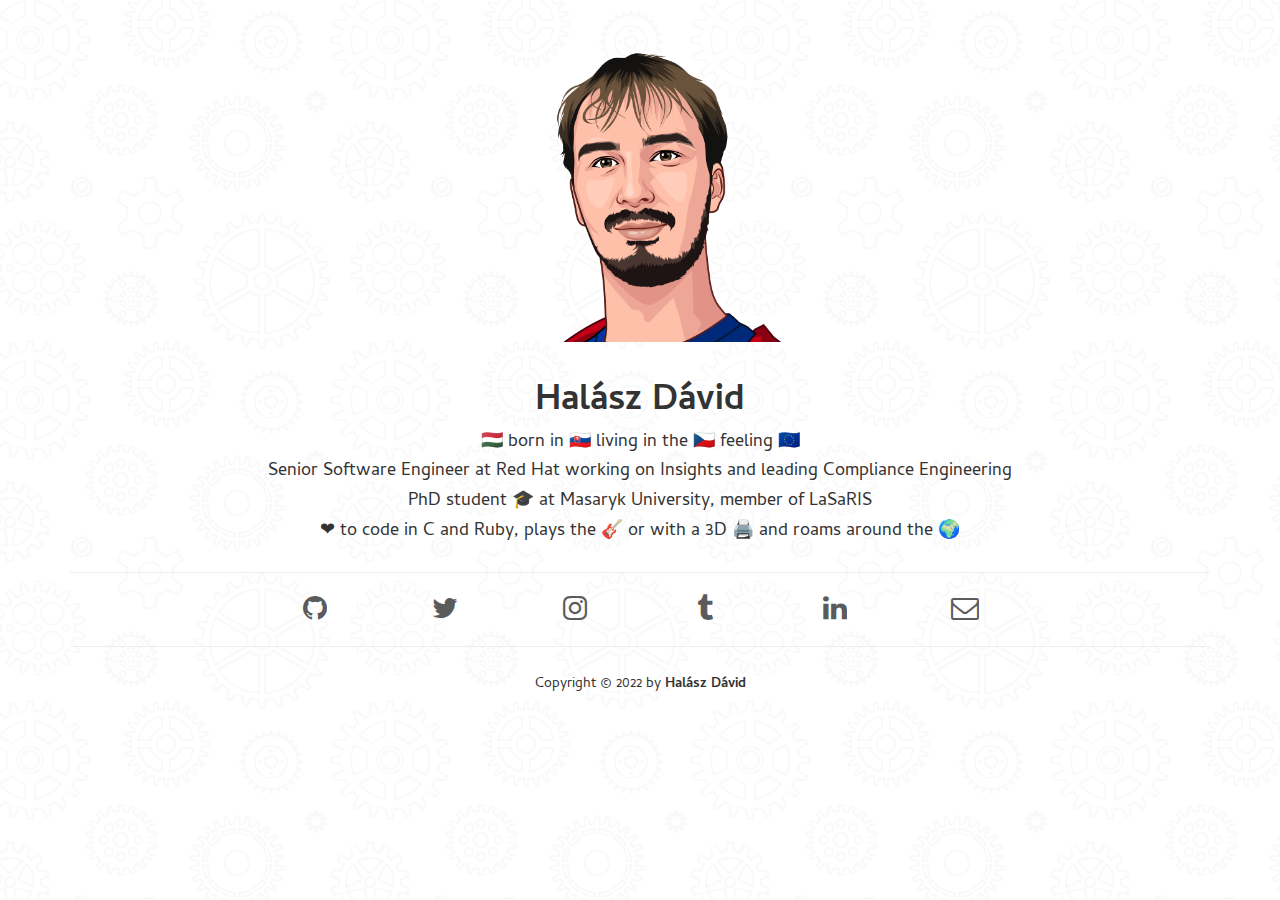
==== commit 25a9c190: "Adjusted bio, bumped some dependencies" ====
--- a/index.html
+++ b/index.html
@@ -6,21 +6,23 @@
     <meta http-equiv="X-UA-Compatible" content="IE=edge">
     <title>Halász Dávid</title>
     <link rel="canonical" href="//www.skateman.eu">
-    <link rel="stylesheet" href="//maxcdn.bootstrapcdn.com/bootstrap/3.3.4/css/bootstrap.min.css">
+    <link rel="stylesheet" href="//maxcdn.bootstrapcdn.com/bootstrap/3.3.7/css/bootstrap.min.css">
     <link href="//fonts.googleapis.com/css?family=Cambay:400,700&subset=latin,latin-ext" rel="stylesheet" type="text/css">
     <link href="//maxcdn.bootstrapcdn.com/font-awesome/4.7.0/css/font-awesome.min.css" rel="stylesheet">
     <link href="//afeld.github.io/emoji-css/emoji.css" rel="stylesheet">
     <link href="/style.css" rel="stylesheet">
     <link rel="shortcut icon" type="image/x-icon" href="/favicon.ico">
+    <meta http-equiv="Permissions-Policy" content="interest-cohort=()"/>
   </head>
   <body>
     <header class="text-center">
       <img id="me" src="/me-draw.png" alt="Dávid Halász" alt="If you can read this, you can read!" />
       <h1 title="['hɒlaːs 'daːvid]">Halász Dávid</h1>
       <h4 class="twemoji">
-        <a title="Hungarian" href="//en.wikipedia.org/wiki/Hungarians_in_Slovakia" target="_blank">🇭🇺</a> born in <a title="Slovakia" href="//en.wikipedia.org/wiki/Slovakia" target="_blank">🇸🇰</a> living in <a title="Czech Republic" href="//en.wikipedia.org/wiki/Czech_Republic" target="_blank">🇨🇿</a> feeling <a title="European" href="//en.wikipedia.org/wiki/Pan-European_identity" target="_blank">🇪🇺</a>
+        <a title="Hungarian" href="//en.wikipedia.org/wiki/Hungarians_in_Slovakia" target="_blank">🇭🇺</a> born in <a title="Slovakia" href="//en.wikipedia.org/wiki/Slovakia" target="_blank">🇸🇰</a> living in the <a title="Czech Republic" href="//en.wikipedia.org/wiki/Czech_Republic" target="_blank">🇨🇿</a> feeling <a title="European" href="//en.wikipedia.org/wiki/Pan-European_identity" target="_blank">🇪🇺</a>
       </h4>
-      <h4>Senior Software Engineer at <a href="//redhat.com" target="_blank">Red Hat</a> working on <a href="//www.redhat.com/en/technologies/management/insights" target="_blank">Insights</a></h4>
+      <h4>Senior Software Engineer at <a href="//redhat.com" target="_blank">Red Hat</a> working on <a href="//www.redhat.com/en/technologies/management/insights" target="_blank">Insights</a> and leading Compliance Engineering</h4>
+      <h4 class="twemoji">PhD student 🎓 at <a href="//muni.cz" target="_blank">Masaryk University</a>, member of <a href="//lasaris.fi.muni.cz" target="_blank">LaSaRIS</a></h4>
       <h4 class="twemoji"><span title="Loves">❤</span> to code in C and <a href="//www.ruby-lang.org/" target="_blank">Ruby</a>, plays the <span title="Guitar">🎸</span> or with a <span title="3D printer">3D 🖨️</span> and roams around the <span title="World">🌍</span></h4>
     </header>
     <div class="container">
@@ -55,7 +57,7 @@
     </div>
     <footer>
       <p class="text-center"></p>
-      <p class="text-center">Copyright &copy; 2021 by <strong>Halász Dávid</strong></p>
+      <p class="text-center">Copyright &copy; 2022 by <strong>Halász Dávid</strong></p>
     </footer>
     <!--[if lt IE 9]>
       <script src="//oss.maxcdn.com/respond/1.4.2/respond.min.js"></script>
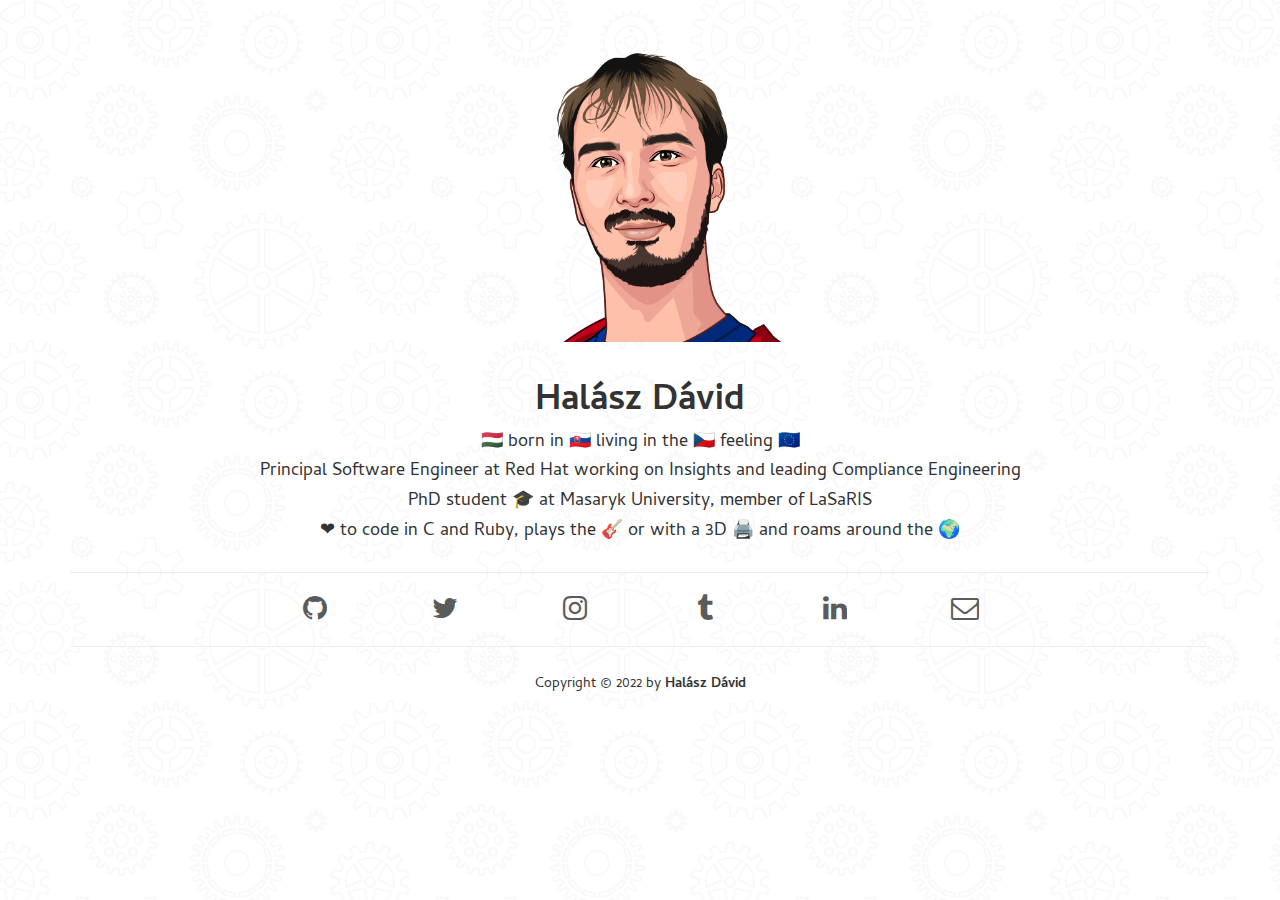
==== commit c74746e4: "Updated to new position" ====
--- a/index.html
+++ b/index.html
@@ -21,7 +21,7 @@
       <h4 class="twemoji">
         <a title="Hungarian" href="//en.wikipedia.org/wiki/Hungarians_in_Slovakia" target="_blank">🇭🇺</a> born in <a title="Slovakia" href="//en.wikipedia.org/wiki/Slovakia" target="_blank">🇸🇰</a> living in the <a title="Czech Republic" href="//en.wikipedia.org/wiki/Czech_Republic" target="_blank">🇨🇿</a> feeling <a title="European" href="//en.wikipedia.org/wiki/Pan-European_identity" target="_blank">🇪🇺</a>
       </h4>
-      <h4>Senior Software Engineer at <a href="//redhat.com" target="_blank">Red Hat</a> working on <a href="//www.redhat.com/en/technologies/management/insights" target="_blank">Insights</a> and leading Compliance Engineering</h4>
+      <h4>Principal Software Engineer at <a href="//redhat.com" target="_blank">Red Hat</a> working on <a href="//www.redhat.com/en/technologies/management/insights" target="_blank">Insights</a> and leading Compliance Engineering</h4>
       <h4 class="twemoji">PhD student 🎓 at <a href="//muni.cz" target="_blank">Masaryk University</a>, member of <a href="//lasaris.fi.muni.cz" target="_blank">LaSaRIS</a></h4>
       <h4 class="twemoji"><span title="Loves">❤</span> to code in C and <a href="//www.ruby-lang.org/" target="_blank">Ruby</a>, plays the <span title="Guitar">🎸</span> or with a <span title="3D printer">3D 🖨️</span> and roams around the <span title="World">🌍</span></h4>
     </header>
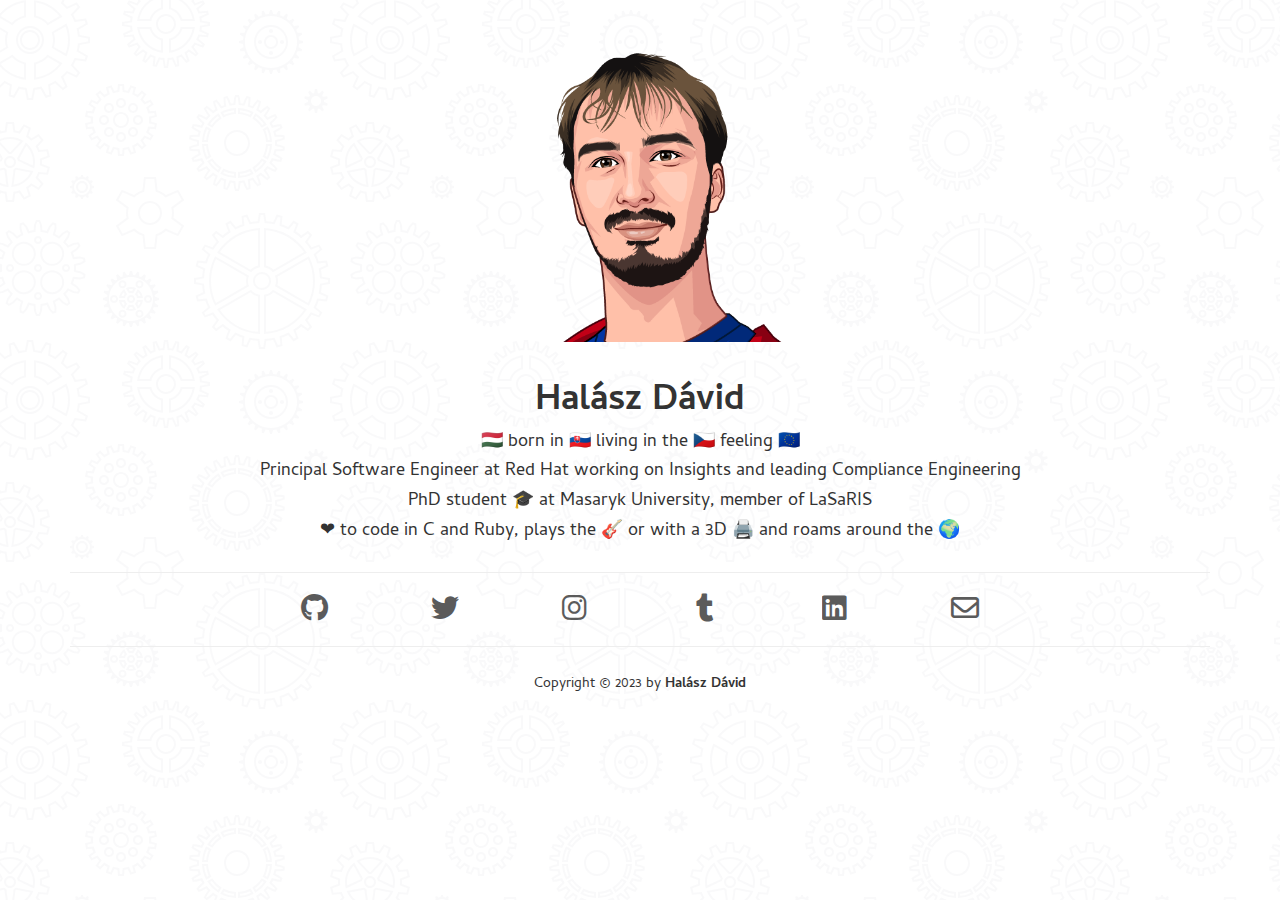
==== commit 95a57c89: "Updated fontawesome to its latest version" ====
--- a/index.html
+++ b/index.html
@@ -8,7 +8,7 @@
     <link rel="canonical" href="//www.skateman.eu">
     <link rel="stylesheet" href="//maxcdn.bootstrapcdn.com/bootstrap/3.3.7/css/bootstrap.min.css">
     <link href="//fonts.googleapis.com/css?family=Cambay:400,700&subset=latin,latin-ext" rel="stylesheet" type="text/css">
-    <link href="//maxcdn.bootstrapcdn.com/font-awesome/4.7.0/css/font-awesome.min.css" rel="stylesheet">
+    <link href="//cdnjs.cloudflare.com/ajax/libs/font-awesome/6.4.0/css/all.min.css" rel="stylesheet">
     <link href="//afeld.github.io/emoji-css/emoji.css" rel="stylesheet">
     <link href="/style.css" rel="stylesheet">
     <link rel="shortcut icon" type="image/x-icon" href="/favicon.ico">
@@ -32,22 +32,22 @@
           <section id="contact">
             <div class="row text-center" id="social">
               <div class="col-xs-2">
-                <a target="_blank" title="GitHub" href="//github.com/skateman" title="website"><i class="fa fa-github fa-2x"></i></a>
+                <a target="_blank" title="GitHub" href="//github.com/skateman" title="website"><i class="fa-brands fa-github fa-2x"></i></a>
               </div>
               <div class="col-xs-2">
-                <a target="_blank" title="Twitter" href="//twitter.com/halaszdavid" title="twitter"><i class="fa fa-twitter fa-2x"></i></a>
+                <a target="_blank" title="Twitter" href="//twitter.com/halaszdavid" title="twitter"><i class="fa-brands fa-twitter fa-2x"></i></a>
               </div>
               <div class="col-xs-2">
-                <a target="_blank" title="Twitter" href="//instagram.com/infillpercentage" title="instagram"><i class="fa fa-instagram fa-2x"></i></a>
+                <a target="_blank" title="Twitter" href="//instagram.com/infillpercentage" title="instagram"><i class="fa-brands fa-instagram fa-2x"></i></a>
               </div>
               <div class="col-xs-2">
-                <a target="_blank" title="Tumblr" href="//skateman.tumblr.com" title="tumblr"><i class="fa fa-tumblr fa-2x"></i></a>
+                <a target="_blank" title="Tumblr" href="//skateman.tumblr.com" title="tumblr"><i class="fa-brands fa-tumblr fa-2x"></i></a>
               </div>
               <div class="col-xs-2">
-                <a target="_blank" title="LinkedIn" href="//www.linkedin.com/in/skateman" title="linkedin"><i class="fa fa-linkedin fa-2x"></i></a>
+                <a target="_blank" title="LinkedIn" href="//www.linkedin.com/in/skateman" title="linkedin"><i class="fa-brands fa-linkedin fa-2x"></i></a>
               </div>
               <div class="col-xs-2">
-                <a title="E-mail" href="(╯°□°）╯︵ ┻━┻" id="e-mail" title="e-mail"><i class="fa fa-envelope-o fa-2x"></i></a>
+                <a title="E-mail" href="(╯°□°）╯︵ ┻━┻" id="e-mail" title="e-mail"><i class="fa-regular fa-envelope fa-2x"></i></a>
               </div>
             </div>
           </section>
@@ -57,7 +57,7 @@
     </div>
     <footer>
       <p class="text-center"></p>
-      <p class="text-center">Copyright &copy; 2022 by <strong>Halász Dávid</strong></p>
+      <p class="text-center">Copyright &copy; 2023 by <strong>Halász Dávid</strong></p>
     </footer>
     <!--[if lt IE 9]>
       <script src="//oss.maxcdn.com/respond/1.4.2/respond.min.js"></script>
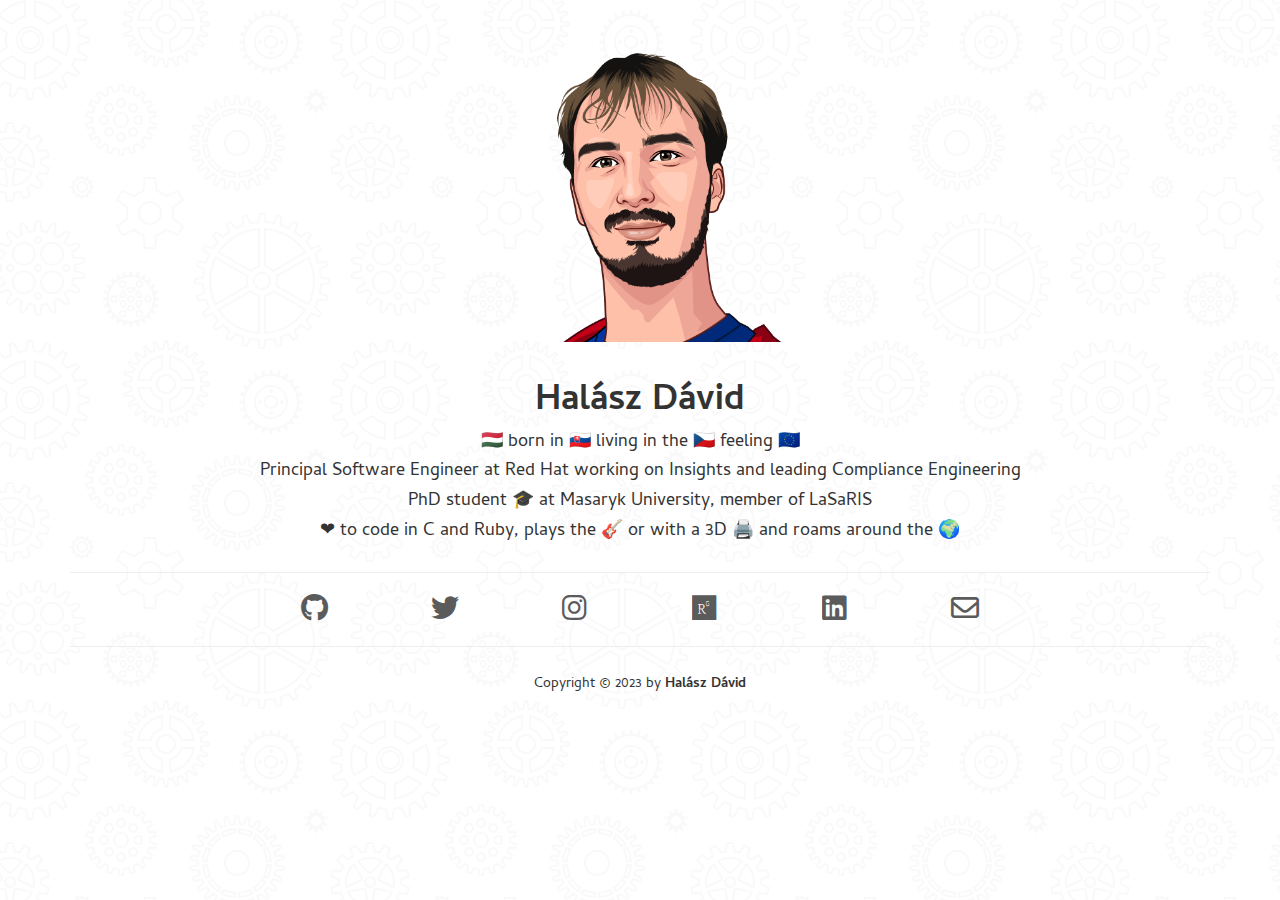
==== commit c899c9ec: "Replaced tumblr with researchgate" ====
--- a/index.html
+++ b/index.html
@@ -41,7 +41,7 @@
                 <a target="_blank" title="Twitter" href="//instagram.com/infillpercentage" title="instagram"><i class="fa-brands fa-instagram fa-2x"></i></a>
               </div>
               <div class="col-xs-2">
-                <a target="_blank" title="Tumblr" href="//skateman.tumblr.com" title="tumblr"><i class="fa-brands fa-tumblr fa-2x"></i></a>
+                <a target="_blank" title="Tumblr" href="//www.researchgate.net/profile/David-Halasz-3" title="researchgate"><i class="fa-brands fa-researchgate fa-2x"></i></a>
               </div>
               <div class="col-xs-2">
                 <a target="_blank" title="LinkedIn" href="//www.linkedin.com/in/skateman" title="linkedin"><i class="fa-brands fa-linkedin fa-2x"></i></a>
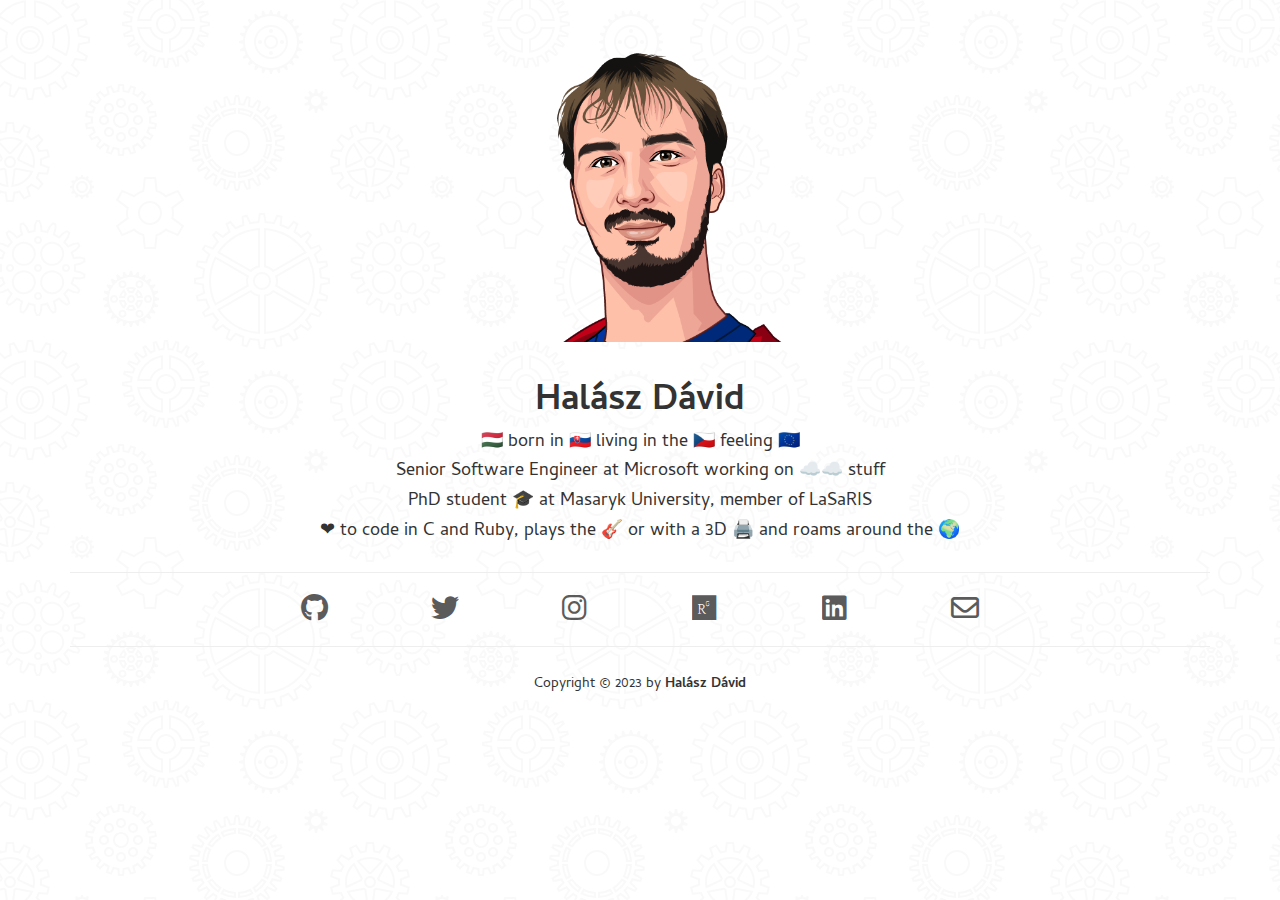
==== commit a2582ab4: "Updated job position and workplace" ====
--- a/index.html
+++ b/index.html
@@ -21,7 +21,7 @@
       <h4 class="twemoji">
         <a title="Hungarian" href="//en.wikipedia.org/wiki/Hungarians_in_Slovakia" target="_blank">🇭🇺</a> born in <a title="Slovakia" href="//en.wikipedia.org/wiki/Slovakia" target="_blank">🇸🇰</a> living in the <a title="Czech Republic" href="//en.wikipedia.org/wiki/Czech_Republic" target="_blank">🇨🇿</a> feeling <a title="European" href="//en.wikipedia.org/wiki/Pan-European_identity" target="_blank">🇪🇺</a>
       </h4>
-      <h4>Principal Software Engineer at <a href="//redhat.com" target="_blank">Red Hat</a> working on <a href="//www.redhat.com/en/technologies/management/insights" target="_blank">Insights</a> and leading Compliance Engineering</h4>
+      <h4>Senior Software Engineer at <a href="//microsoft.com" target="_blank">Microsoft</a> working on ☁️☁️ stuff</h4>
       <h4 class="twemoji">PhD student 🎓 at <a href="//muni.cz" target="_blank">Masaryk University</a>, member of <a href="//lasaris.fi.muni.cz" target="_blank">LaSaRIS</a></h4>
       <h4 class="twemoji"><span title="Loves">❤</span> to code in C and <a href="//www.ruby-lang.org/" target="_blank">Ruby</a>, plays the <span title="Guitar">🎸</span> or with a <span title="3D printer">3D 🖨️</span> and roams around the <span title="World">🌍</span></h4>
     </header>
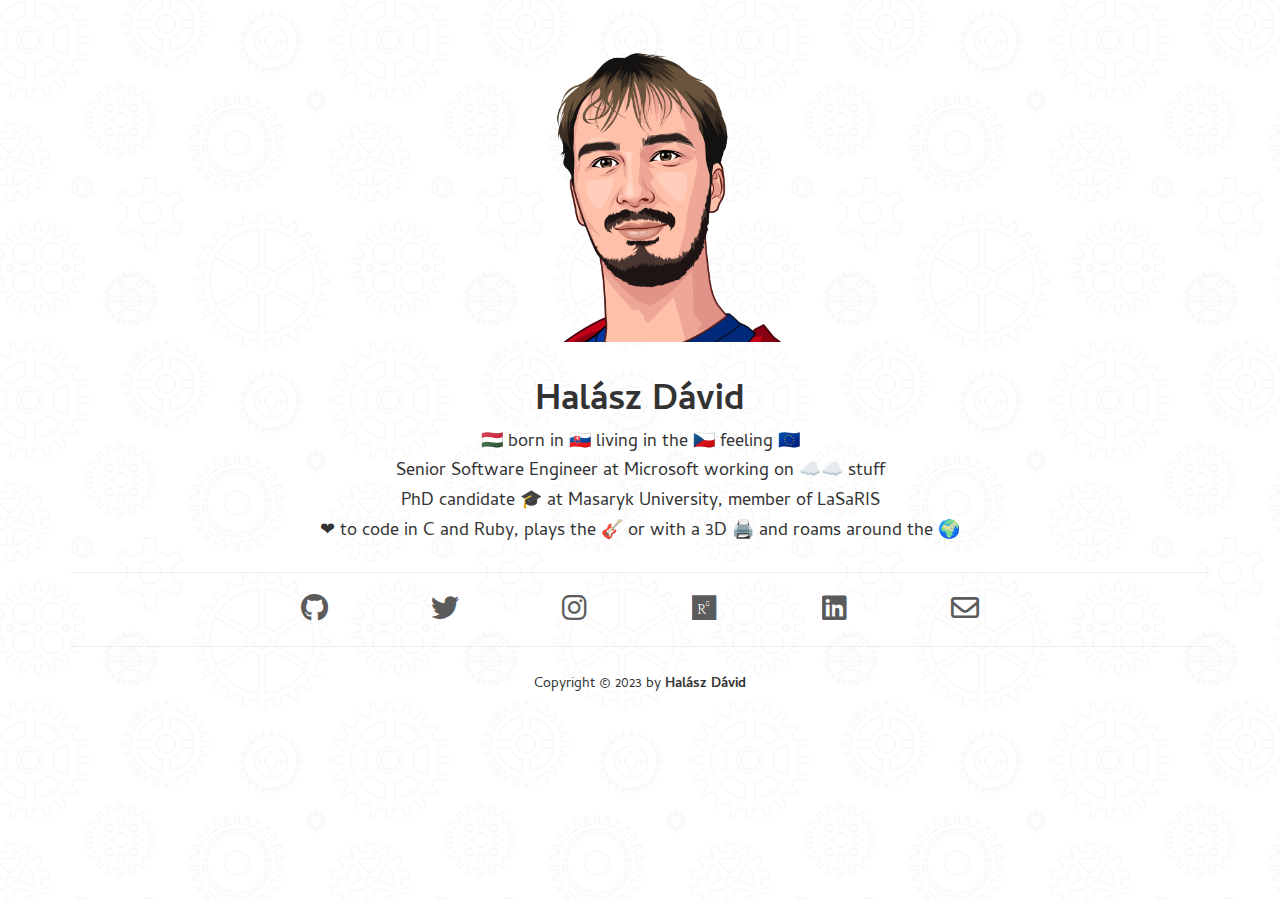
==== commit e98735f6: "PhD candidacy adjustment" ====
--- a/index.html
+++ b/index.html
@@ -22,7 +22,7 @@
         <a title="Hungarian" href="//en.wikipedia.org/wiki/Hungarians_in_Slovakia" target="_blank">🇭🇺</a> born in <a title="Slovakia" href="//en.wikipedia.org/wiki/Slovakia" target="_blank">🇸🇰</a> living in the <a title="Czech Republic" href="//en.wikipedia.org/wiki/Czech_Republic" target="_blank">🇨🇿</a> feeling <a title="European" href="//en.wikipedia.org/wiki/Pan-European_identity" target="_blank">🇪🇺</a>
       </h4>
       <h4>Senior Software Engineer at <a href="//microsoft.com" target="_blank">Microsoft</a> working on ☁️☁️ stuff</h4>
-      <h4 class="twemoji">PhD student 🎓 at <a href="//muni.cz" target="_blank">Masaryk University</a>, member of <a href="//lasaris.fi.muni.cz" target="_blank">LaSaRIS</a></h4>
+      <h4 class="twemoji">PhD candidate 🎓 at <a href="//muni.cz" target="_blank">Masaryk University</a>, member of <a href="//lasaris.fi.muni.cz" target="_blank">LaSaRIS</a></h4>
       <h4 class="twemoji"><span title="Loves">❤</span> to code in C and <a href="//www.ruby-lang.org/" target="_blank">Ruby</a>, plays the <span title="Guitar">🎸</span> or with a <span title="3D printer">3D 🖨️</span> and roams around the <span title="World">🌍</span></h4>
     </header>
     <div class="container">
